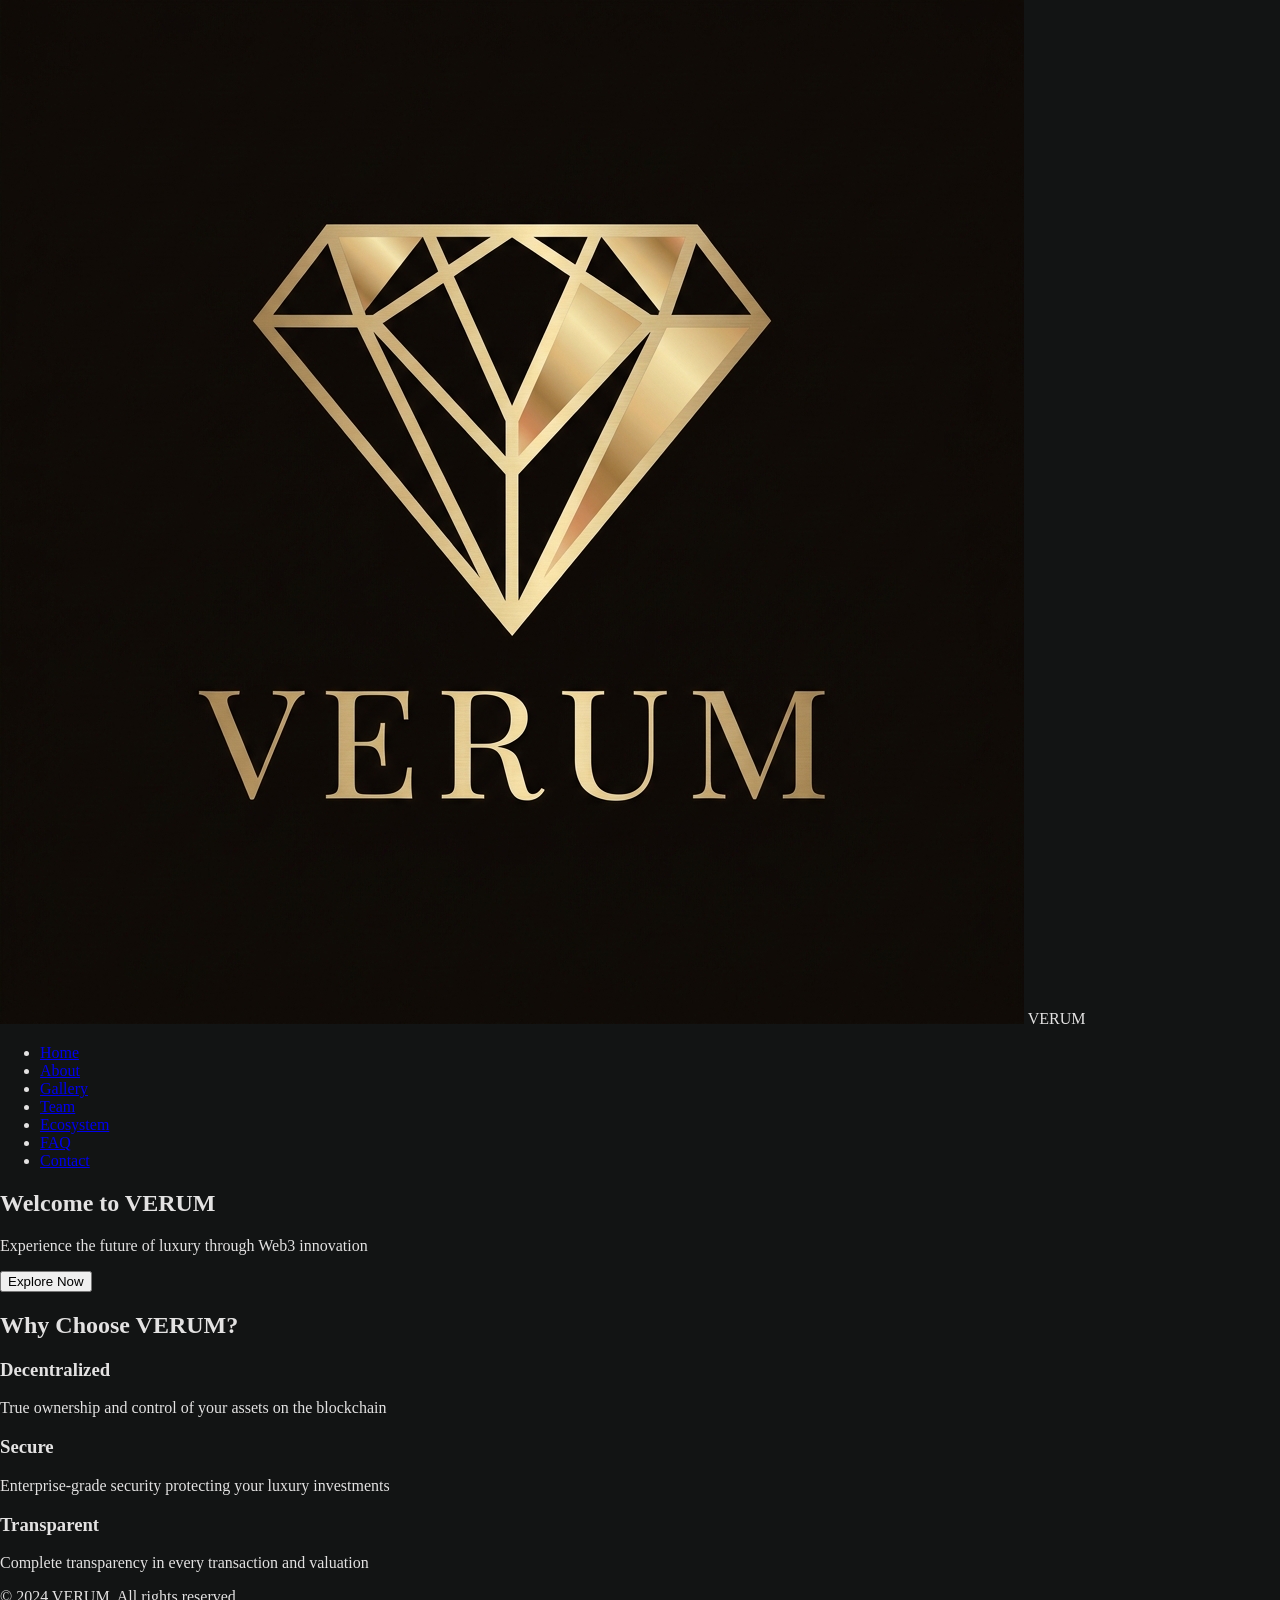
==== index.html @ d14cf981 "feat: fix cursor system, modularize JavaScript across all 7 pages, and add root index.html for GitHu" ====
<!DOCTYPE html>
<html lang="en">
<head>
    <meta charset="UTF-8">
    <meta name="viewport" content="width=device-width, initial-scale=1.0">
    <title>VERUM - Web3 Luxury Platform</title>
    <link rel="stylesheet" href="styles/shared.css">
    <link rel="stylesheet" href="styles/home.css">
</head>
<body>
    <!-- Navigation -->
    <nav class="navbar">
        <div class="container">
            <div class="nav-logo">
                <img src="assets/images/logo.png" alt="VERUM Logo" class="logo-img">
                <span>VERUM</span>
            </div>
            <ul class="nav-menu">
                <li><a href="index.html" class="active">Home</a></li>
                <li><a href="pages/about/index.html">About</a></li>
                <li><a href="pages/gallery/index.html">Gallery</a></li>
                <li><a href="pages/executive-team/index.html">Team</a></li>
                <li><a href="pages/ecosystem/index.html">Ecosystem</a></li>
                <li><a href="pages/faq-reviews/index.html">FAQ</a></li>
                <li><a href="pages/contact/index.html">Contact</a></li>
            </ul>
            <div class="hamburger">
                <span></span>
                <span></span>
                <span></span>
            </div>
        </div>
    </nav>

    <!-- Hero Section -->
    <section class="hero">
        <div class="hero-content">
            <h1>Welcome to VERUM</h1>
            <p>Experience the future of luxury through Web3 innovation</p>
            <button class="cta-button">Explore Now</button>
        </div>
    </section>

    <!-- Features Section -->
    <section class="features">
        <div class="container">
            <h2>Why Choose VERUM?</h2>
            <div class="features-grid">
                <div class="feature-card">
                    <h3>Decentralized</h3>
                    <p>True ownership and control of your assets on the blockchain</p>
                </div>
                <div class="feature-card">
                    <h3>Secure</h3>
                    <p>Enterprise-grade security protecting your luxury investments</p>
                </div>
                <div class="feature-card">
                    <h3>Transparent</h3>
                    <p>Complete transparency in every transaction and valuation</p>
                </div>
            </div>
        </div>
    </section>

    <!-- Footer -->
    <footer class="footer">
        <div class="container">
            <p>&copy; 2024 VERUM. All rights reserved.</p>
        </div>
    </footer>

    <!-- Custom cursor -->
    <div class="custom-cursor"></div>

    <!-- Scripts -->
    <script src="js/init.js"></script>
    <script src="js/modules/cursor.js"></script>
    <script src="js/modules/theme.js"></script>
    <script src="js/modules/mobile-nav.js"></script>
    <script src="js/modules/page-features.js"></script>
</body>
</html>
---- styles/shared.css ----
/* ==========================================================================
   VERUM LUXURY WEB3 — Shared Styles
   ========================================================================== */

/* --------------------------------------------------------------------------
   1. BASE RESET
   -------------------------------------------------------------------------- */
@layer base {
    html, body {
        margin: 0;
        padding: 0;
        cursor: none;
    }
    body {
        overscroll-behavior: none;
        background-color: #121414;
        overflow-x: hidden;
    }
    main > :first-child { margin-top: 0 !important; }
    main > :last-child  { margin-bottom: 0 !important; }
}

::-webkit-scrollbar { display: none; }

/* --------------------------------------------------------------------------
   2. LIGHT / DARK THEME TOKENS
   -------------------------------------------------------------------------- */
:root {
    --bg:               #121414;
    --surface:          #1e2020;
    --surface-low:      #1a1c1c;
    --on-surface:       #e3e2e2;
    --on-surface-var:   #d0c4bf;
    --outline-var:      rgba(77,69,65,0.4);
    --gold:             #e9c349;
    --nav-bg:           rgba(18,20,20,0.85);
    --footer-bg:        #111313;
}

html.light, html:not(.dark) {
    --bg:               #f8f6f2;
    --surface:          #ffffff;
    --surface-low:      #f0ede8;
    --on-surface:       #1a1a1a;
    --on-surface-var:   #5a5550;
    --outline-var:      rgba(180,165,150,0.4);
    --gold:             #b8920c;
    --nav-bg:           rgba(255,255,255,0.88);
    --footer-bg:        #ece9e3;
}

/* Apply token-driven colours to elements that Tailwind doesn't cover */
body {
    background-color: var(--bg);
    color: var(--on-surface);
    transition: background-color 0.35s ease, color 0.35s ease;
}

/* --------------------------------------------------------------------------
   3. CUSTOM CURSORS
   -------------------------------------------------------------------------- */

/* Hide default cursor */
* {
    cursor: none !important;
}

/* Cursor dot - center point */
.cursor-dot {
    position: fixed;
    width: 8px;
    height: 8px;
    background: radial-gradient(circle at 30% 30%, rgba(233,195,73,1), rgba(233,195,73,0.8));
    border-radius: 50%;
    pointer-events: none;
    z-index: 10002;
    box-shadow: 0 0 6px rgba(233,195,73,0.6);
    will-change: transform;
    transform: translate(-50%, -50%);
}

/* Cursor ring - outer circle */
.cursor-ring {
    position: fixed;
    width: 40px;
    height: 40px;
    border: 2px solid rgba(233,195,73,0.6);
    border-radius: 50%;
    pointer-events: none;
    z-index: 10001;
    will-change: transform;
    transform: translate(-50%, -50%);
    transition: border-color 0.3s ease, box-shadow 0.3s ease, width 0.3s ease, height 0.3s ease;
}

/* Cursor ring on hover */
.cursor-ring.active {
    width: 60px;
    height: 60px;
    border-color: var(--gold);
    box-shadow: 0 0 15px rgba(233,195,73,0.5), inset 0 0 15px rgba(233,195,73,0.2);
}

/* --------------------------------------------------------------------------
   4. NAVIGATION
   -------------------------------------------------------------------------- */
.nav-container { perspective: 1000px; }

.tilt-nav {
    transition: transform 0.5s cubic-bezier(0.22,1,0.36,1);
    transform-style: preserve-3d;
}
.tilt-nav:hover { transform: rotateX(4deg) rotateY(-1.5deg); }

/* Glass nav pill */
.nav-pill {
    background: var(--nav-bg);
    backdrop-filter: blur(20px);
    -webkit-backdrop-filter: blur(20px);
    border: 1px solid var(--outline-var);
    border-radius: 0.75rem;
    box-shadow: 0 8px 32px rgba(0,0,0,0.35);
    transition: background 0.35s ease, border-color 0.35s ease;
}

/* Nav links */
.nav-link {
    font-size: 11px;
    font-weight: 600;
    letter-spacing: 0.12em;
    text-transform: uppercase;
    color: var(--on-surface-var);
    text-decoration: none;
    padding: 0.25rem 0;
    position: relative;
    transition: color 0.2s ease;
}
.nav-link::after {
    content: '';
    position: absolute;
    bottom: -2px;
    left: 0;
    width: 0;
    height: 1.5px;
    background: var(--gold);
    transition: width 0.3s cubic-bezier(0.22,1,0.36,1);
}
.nav-link:hover { color: var(--gold); }
.nav-link:hover::after { width: 100%; }
.nav-link.active {
    color: var(--gold);
    font-weight: 700;
}
.nav-link.active::after { width: 100%; }

/* Hamburger button */
.hamburger-btn {
    display: flex;
    flex-direction: column;
    justify-content: center;
    align-items: center;
    width: 36px;
    height: 36px;
    gap: 5px;
    cursor: pointer;
    background: transparent;
    border: none;
    padding: 0;
}
.hamburger-btn span {
    display: block;
    width: 22px;
    height: 1.5px;
    background: var(--on-surface-var);
    border-radius: 2px;
    transition: transform 0.35s cubic-bezier(0.22,1,0.36,1),
                opacity 0.25s ease,
                background 0.25s;
}
.hamburger-btn.open span:nth-child(1) { transform: translateY(6.5px) rotate(45deg); background: var(--gold); }
.hamburger-btn.open span:nth-child(2) { opacity: 0; }
.hamburger-btn.open span:nth-child(3) { transform: translateY(-6.5px) rotate(-45deg); background: var(--gold); }

/* Mobile drawer */
.mobile-nav-drawer {
    position: fixed;
    top: 0;
    left: 0;
    right: 0;
    bottom: 0;
    z-index: 40;
    background: rgba(12,13,13,0.97);
    backdrop-filter: blur(24px);
    -webkit-backdrop-filter: blur(24px);
    display: flex;
    flex-direction: column;
    justify-content: center;
    align-items: center;
    gap: 2.5rem;
    transform: translateX(100%);
    transition: transform 0.45s cubic-bezier(0.22,1,0.36,1);
    padding: 2rem;
}
html.light .mobile-nav-drawer {
    background: rgba(240,238,234,0.97);
}
.mobile-nav-drawer.open { transform: translateX(0); }
.mobile-nav-drawer a {
    font-size: 2rem;
    font-weight: 700;
    letter-spacing: 0.08em;
    text-transform: uppercase;
    color: var(--on-surface-var);
    text-decoration: none;
    transition: color 0.2s, transform 0.2s;
    font-family: 'Playfair Display', serif;
}
.mobile-nav-drawer a:hover,
.mobile-nav-drawer a.active { color: var(--gold); transform: translateX(8px); }

/* --------------------------------------------------------------------------
   5. GLASS CARD
   -------------------------------------------------------------------------- */
.glass-card {
    backdrop-filter: blur(16px);
    -webkit-backdrop-filter: blur(16px);
    background: rgba(255,255,255,0.05);
    border: 1px solid rgba(255,255,255,0.1);
    transition: background 0.35s, border-color 0.35s;
}
html.light .glass-card {
    background: rgba(255,255,255,0.6);
    border-color: rgba(0,0,0,0.08);
}

/* --------------------------------------------------------------------------
   6. BUTTON / LINK PRESSED STATE
   -------------------------------------------------------------------------- */
button:active,
a:active,
.btn-active:active {
    transform: scale(0.95);
    filter: brightness(0.9);
    transition: transform 0.1s ease;
}

/* --------------------------------------------------------------------------
   7. FOOTER
   -------------------------------------------------------------------------- */
.site-footer {
    background: var(--footer-bg);
    border-top: 1px solid var(--outline-var);
    padding: 4rem 0 2.5rem;
    position: relative;
    z-index: 10;
    transition: background 0.35s ease;
}
.footer-grid {
    display: grid;
    grid-template-columns: 1fr;
    gap: 3rem;
    max-width: 1280px;
    margin: 0 auto;
    padding: 0 1.25rem;
}
@media (min-width: 640px) {
    .footer-grid { padding: 0 2rem; }
}
@media (min-width: 1024px) {
    .footer-grid {
        grid-template-columns: 1.5fr 1fr 1fr;
        padding: 0 5rem;
    }
}

.footer-brand-desc {
    font-size: 0.9rem;
    line-height: 1.7;
    color: var(--on-surface-var);
    max-width: 26ch;
    margin-top: 0.75rem;
}

.footer-heading {
    font-size: 10px;
    font-weight: 700;
    letter-spacing: 0.18em;
    text-transform: uppercase;
    color: var(--gold);
    margin-bottom: 1.25rem;
}

.footer-nav-links {
    display: flex;
    flex-direction: column;
    gap: 0.65rem;
}
.footer-nav-links a {
    font-size: 0.85rem;
    color: var(--on-surface-var);
    text-decoration: none;
    transition: color 0.2s, transform 0.2s;
    display: inline-block;
}
.footer-nav-links a:hover {
    color: var(--gold);
    transform: translateX(4px);
}

.footer-email-form {
    display: flex;
    align-items: center;
    border-bottom: 1px solid rgba(233,195,73,0.3);
    padding-bottom: 0.5rem;
    gap: 0.5rem;
    margin-top: 0;
}
.footer-email-form input {
    background: transparent;
    border: none;
    outline: none;
    flex: 1;
    font-size: 0.78rem;
    letter-spacing: 0.07em;
    color: var(--on-surface);
    font-family: 'Inter', monospace;
    transition: color 0.35s;
}
.footer-email-form input::placeholder { color: var(--on-surface-var); opacity: 0.6; }
.footer-email-form button {
    color: var(--gold);
    background: transparent;
    border: none;
    cursor: none;
    padding: 0;
    display: flex;
    align-items: center;
    transition: transform 0.2s;
}
.footer-email-form button:hover { transform: translateX(4px); }

.footer-social-icons {
    display: flex;
    gap: 1rem;
    margin-top: 0.5rem;
}
.footer-social-icons a {
    width: 38px;
    height: 38px;
    border-radius: 50%;
    border: 1px solid var(--outline-var);
    display: flex;
    align-items: center;
    justify-content: center;
    color: var(--on-surface-var);
    text-decoration: none;
    transition: color 0.2s, border-color 0.2s, box-shadow 0.2s, transform 0.2s;
}
.footer-social-icons a:hover {
    color: var(--gold);
    border-color: var(--gold);
    box-shadow: 0 0 12px rgba(233,195,73,0.35);
    transform: translateY(-3px);
}

.footer-bottom {
    margin-top: 3rem;
    padding-top: 1.5rem;
    border-top: 1px solid var(--outline-var);
    max-width: 1280px;
    margin-left: auto;
    margin-right: auto;
    padding-left: 1.25rem;
    padding-right: 1.25rem;
    display: flex;
    flex-direction: column;
    gap: 0.5rem;
    align-items: center;
    text-align: center;
}
@media (min-width: 640px) {
    .footer-bottom { padding-left: 2rem; padding-right: 2rem; }
}
@media (min-width: 1024px) {
    .footer-bottom {
        flex-direction: row;
        justify-content: space-between;
        padding-left: 5rem;
        padding-right: 5rem;
    }
}
.footer-bottom p {
    font-size: 10px;
    letter-spacing: 0.1em;
    text-transform: uppercase;
    color: var(--on-surface-var);
    opacity: 0.5;
    margin: 0;
}

/* --------------------------------------------------------------------------
   8. SHARED ANIMATIONS
   -------------------------------------------------------------------------- */
@keyframes floating {
    0%   { transform: translateY(0px); }
    50%  { transform: translateY(-15px); }
    100% { transform: translateY(0px); }
}
.animate-float { animation: floating 6s ease-in-out infinite; }

/* Theme transition for all colour-bearing elements */
*, *::before, *::after {
    transition-property: background-color, border-color, color, box-shadow;
    transition-duration: 0.35s;
    transition-timing-function: ease;
}
/* But don't slow down transforms */
.hard-3d, .hard-3d-card, .tilt-nav {
    transition-property: transform, width, height, background-color, border-color, box-shadow;
}
/* Cursor elements need instant positioning */
.cursor-dot, .cursor-outline, .custom-cursor {
    transition-property: width, height, background-color, border-color, box-shadow, top, left;
}
---- styles/home.css ----
/* ==========================================================================
   VERUM — Home Page Styles
   ========================================================================== */

/* Hard 3D card interactions */
.hard-3d {
    transition: transform 0.1s ease-out;
    transform-style: preserve-3d;
    will-change: transform;
}

/* Staggered flip-in entrance animations */
.flip-in {
    opacity: 0;
    transform: perspective(1000px) rotateX(-90deg);
    transition: opacity 0.8s cubic-bezier(0.175, 0.885, 0.32, 1.275),
                transform 0.8s cubic-bezier(0.175, 0.885, 0.32, 1.275);
    transform-origin: top center;
}
.flip-in.visible {
    opacity: 1;
    transform: perspective(1000px) rotateX(0deg);
}

/* Stagger delay utilities */
.delay-100 { transition-delay: 100ms; }
.delay-200 { transition-delay: 200ms; }
.delay-300 { transition-delay: 300ms; }
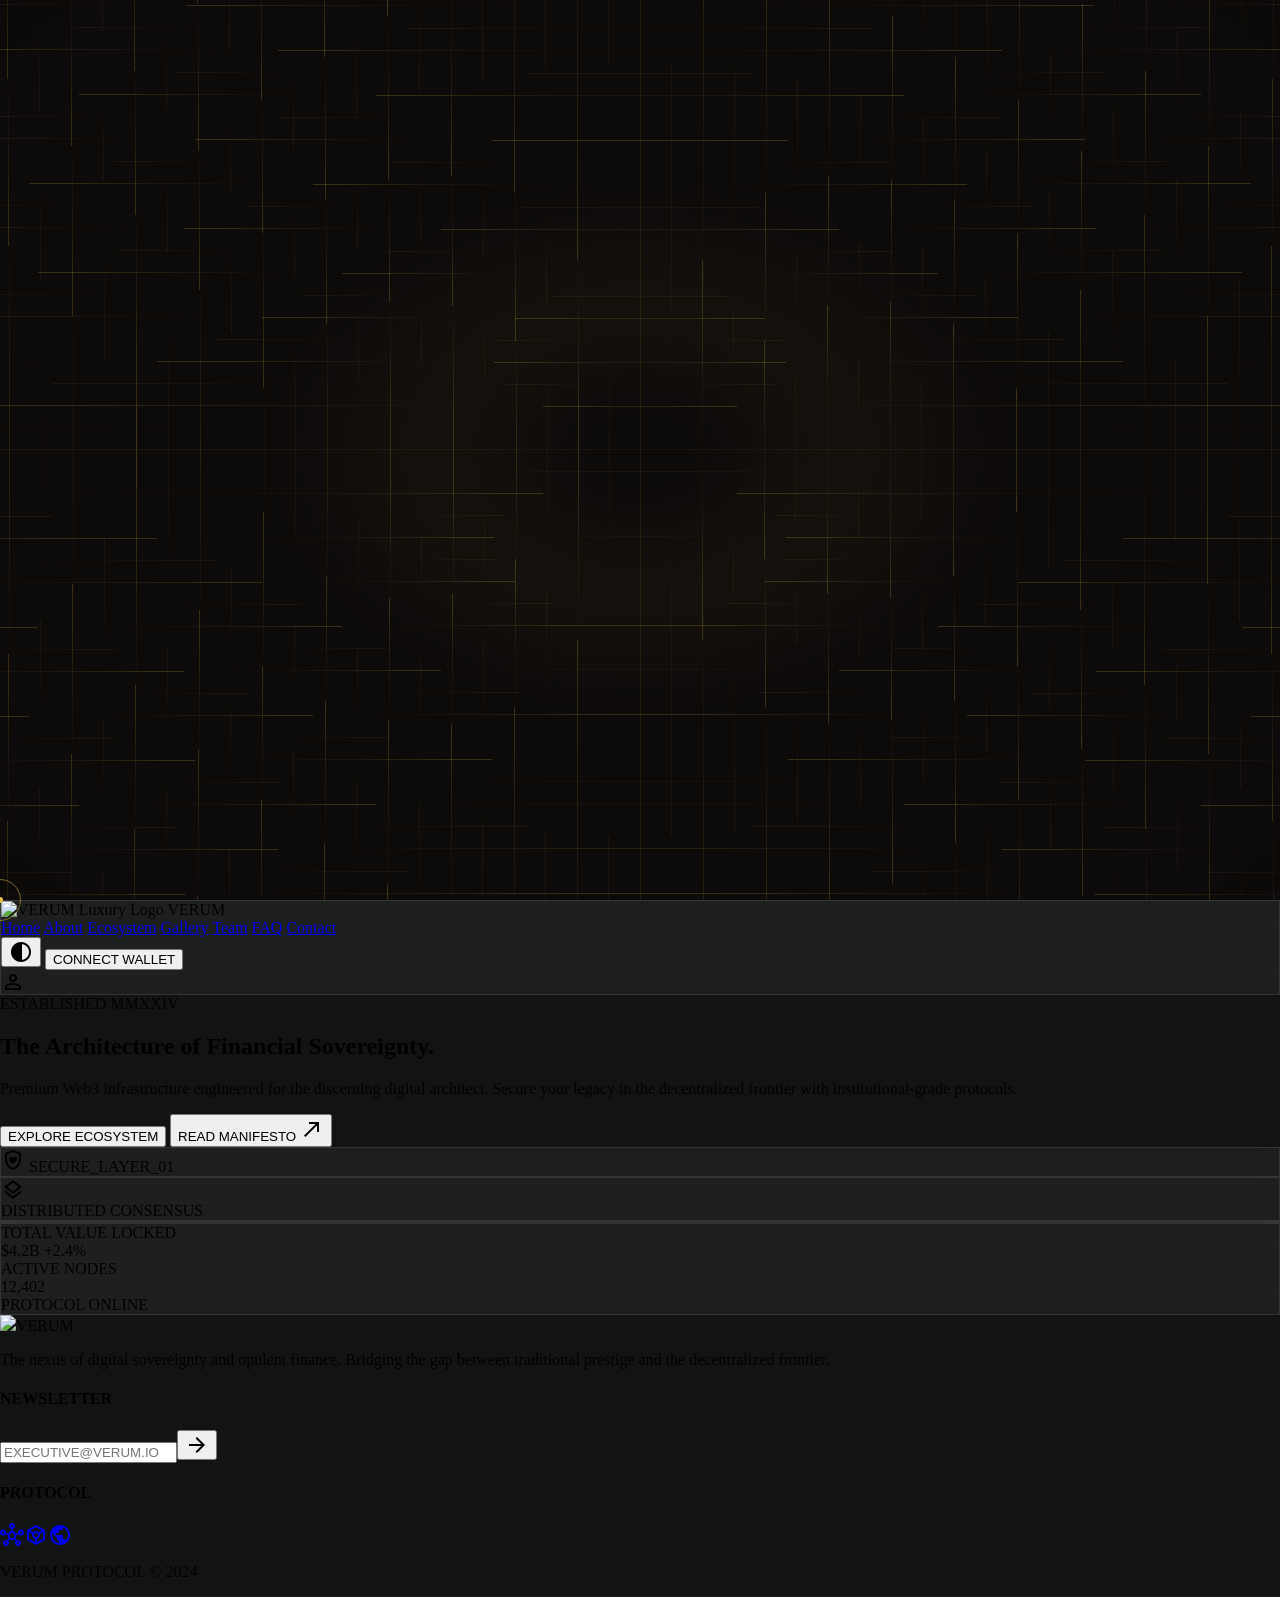
==== commit 13b697a3: "feat: fix cursor, modularize JS, and move home page to root for GitHub Pages" ====
--- a/index.html
+++ b/index.html
@@ -1,82 +1,394 @@
-<!DOCTYPE html>
-<html lang="en">
-<head>
-    <meta charset="UTF-8">
-    <meta name="viewport" content="width=device-width, initial-scale=1.0">
-    <title>VERUM - Web3 Luxury Platform</title>
-    <link rel="stylesheet" href="styles/shared.css">
-    <link rel="stylesheet" href="styles/home.css">
-</head>
-<body>
-    <!-- Navigation -->
-    <nav class="navbar">
-        <div class="container">
-            <div class="nav-logo">
-                <img src="assets/images/logo.png" alt="VERUM Logo" class="logo-img">
-                <span>VERUM</span>
-            </div>
-            <ul class="nav-menu">
-                <li><a href="index.html" class="active">Home</a></li>
-                <li><a href="pages/about/index.html">About</a></li>
-                <li><a href="pages/gallery/index.html">Gallery</a></li>
-                <li><a href="pages/executive-team/index.html">Team</a></li>
-                <li><a href="pages/ecosystem/index.html">Ecosystem</a></li>
-                <li><a href="pages/faq-reviews/index.html">FAQ</a></li>
-                <li><a href="pages/contact/index.html">Contact</a></li>
-            </ul>
-            <div class="hamburger">
-                <span></span>
-                <span></span>
-                <span></span>
-            </div>
-        </div>
-    </nav>
-
-    <!-- Hero Section -->
-    <section class="hero">
-        <div class="hero-content">
-            <h1>Welcome to VERUM</h1>
-            <p>Experience the future of luxury through Web3 innovation</p>
-            <button class="cta-button">Explore Now</button>
-        </div>
-    </section>
-
-    <!-- Features Section -->
-    <section class="features">
-        <div class="container">
-            <h2>Why Choose VERUM?</h2>
-            <div class="features-grid">
-                <div class="feature-card">
-                    <h3>Decentralized</h3>
-                    <p>True ownership and control of your assets on the blockchain</p>
-                </div>
-                <div class="feature-card">
-                    <h3>Secure</h3>
-                    <p>Enterprise-grade security protecting your luxury investments</p>
-                </div>
-                <div class="feature-card">
-                    <h3>Transparent</h3>
-                    <p>Complete transparency in every transaction and valuation</p>
-                </div>
-            </div>
-        </div>
-    </section>
-
-    <!-- Footer -->
-    <footer class="footer">
-        <div class="container">
-            <p>&copy; 2024 VERUM. All rights reserved.</p>
-        </div>
-    </footer>
-
-    <!-- Custom cursor -->
-    <div class="custom-cursor"></div>
-
-    <!-- Scripts -->
-    <script src="js/init.js"></script>
-    <script src="js/modules/cursor.js"></script>
-    <script src="js/modules/theme.js"></script>
-    <script src="js/modules/mobile-nav.js"></script>
-    <script src="js/modules/page-features.js"></script>
-</body>
-</html>
+<html class="dark" lang="en"><head><meta charset="utf-8"/><meta content="width=device-width, initial-scale=1.0" name="viewport"/><link href="https://fonts.googleapis.com/css2?family=Inter:wght@400;500;600;700&amp;family=Playfair+Display:wght@600;700&amp;display=swap" rel="stylesheet"/><link href="https://fonts.googleapis.com/css2?family=Material+Symbols+Outlined:opsz,wght,FILL,GRAD@24,400,0,0" rel="stylesheet"/>
+<link href="https://fonts.googleapis.com/css2?family=Material+Symbols+Outlined:wght,FILL@100..700,0..1&amp;display=swap" rel="stylesheet"/><style>@layer base{html,body{margin:0;padding:0;cursor:none;}body{overscroll-behavior:none;background-color:#121414;overflow-x:hidden;}main>:first-child{margin-top:0!important;}main>:last-child{margin-bottom:0!important;}}::-webkit-scrollbar{display:none;}
+/* Custom Multi-element Cursor */
+.cursor-dot {width:6px;height:6px;background-color:#e9c349;border-radius:50%;position:fixed;pointer-events:none;z-index:10000;transform:translate(-50%, -50%);transition:transform 0.05s linear;}
+.cursor-outline {width:40px;height:40px;border:1px solid rgba(233, 195, 73, 0.5);border-radius:50%;position:fixed;pointer-events:none;z-index:9999;transform:translate(-50%, -50%);transition:width 0.2s, height 0.2s, background-color 0.2s, box-shadow 0.2s; transition-timing-function: cubic-bezier(0.19, 1, 0.22, 1);}
+.cursor-hover .cursor-outline {width:60px;height:60px;background-color:rgba(233, 195, 73, 0.1);border-color:#e9c349;box-shadow:0 0 20px rgba(233, 195, 73, 0.4);}
+
+.nav-container{perspective:1000px;}.tilt-nav{transition:transform 0.5s cubic-bezier(0.22,1,0.36,1);transform-style:preserve-3d;}.tilt-nav:hover{transform:rotateX(5deg) rotateY(-2deg);}.glass-card{backdrop-filter:blur(12px);background:rgba(255,255,255,0.05);border:1px solid rgba(255,255,255,0.1);}
+
+/* Hard 3D Interactions */
+.hard-3d {
+    transition: transform 0.1s ease-out;
+    transform-style: preserve-3d;
+    will-change: transform;
+}
+
+/* Staggered Flip-in Animations */
+.flip-in {
+    opacity: 0;
+    transform: perspective(1000px) rotateX(-90deg);
+    transition: opacity 0.8s cubic-bezier(0.175, 0.885, 0.32, 1.275), transform 0.8s cubic-bezier(0.175, 0.885, 0.32, 1.275);
+    transform-origin: top center;
+}
+.flip-in.visible {
+    opacity: 1;
+    transform: perspective(1000px) rotateX(0deg);
+}
+
+.delay-100 { transition-delay: 100ms; }
+.delay-200 { transition-delay: 200ms; }
+.delay-300 { transition-delay: 300ms; }
+</style><script src="https://cdn.tailwindcss.com?plugins=forms,container-queries"></script><script id="tailwind-config">tailwind.config={darkMode:"class",theme:{extend:{"colors":{"error":"#ffb4ab","inverse-on-surface":"#2f3131","primary-fixed-dim":"#cbc5c3","tertiary-container":"#0e0b0a","outline":"#998f8a","primary-container":"#0d0b0a","inverse-primary":"#615d5c","on-primary":"#33302e","on-tertiary-fixed":"#1e1b1a","on-secondary":"#3c2f00","on-primary-fixed":"#1d1b1a","surface-container-highest":"#343535","inverse-surface":"#e3e2e2","secondary":"#e9c349","on-background":"#e3e2e2","surface-container-lowest":"#0d0e0f","surface-container":"#1e2020","on-error-container":"#ffdad6","on-surface-variant":"#d0c4bf","on-secondary-container":"#342800","outline-variant":"#4d4541","on-secondary-fixed-variant":"#574500","on-primary-container":"#7e7977","error-container":"#93000a","primary":"#cbc5c3","secondary-fixed":"#ffe088","on-tertiary-fixed-variant":"#4a4644","on-error":"#690005","on-tertiary":"#342f2e","primary-fixed":"#e8e1df","surface-dim":"#121414","tertiary":"#ccc5c3","tertiary-fixed-dim":"#ccc5c3","surface-container-low":"#1a1c1c","on-secondary-fixed":"#241a00","secondary-fixed-dim":"#e9c349","surface":"#121414","secondary-container":"#af8d11","on-primary-fixed-variant":"#494645","on-surface":"#e3e2e2","tertiary-fixed":"#e9e1de","surface-variant":"#343535","surface-container-high":"#292a2a","on-tertiary-container":"#7f7977","surface-tint":"#cbc5c3","surface-bright":"#38393a","background":"#121414"},"borderRadius":{"DEFAULT":"0.125rem","lg":"0.25rem","xl":"0.5rem","full":"0.75rem"},"spacing":{"container-max":"1440px","unit":"8px","margin-desktop":"80px","gutter":"24px","margin-mobile":"20px"},"fontFamily":{"data-mono":["Inter"],"body-lg":["Inter"],"label-caps":["Inter"],"headline-md":["Playfair Display"],"headline-lg":["Playfair Display"],"body-md":["Inter"],"headline-sm":["Playfair Display"],"headline-lg-mobile":["Playfair Display"]},"fontSize":{"data-mono":["14px",{"lineHeight":"1.0","letterSpacing":"0.05em","fontWeight":"500"}],"body-lg":["18px",{"lineHeight":"1.6","fontWeight":"400"}],"label-caps":["12px",{"lineHeight":"1.0","letterSpacing":"0.1em","fontWeight":"600"}],"headline-md":["32px",{"lineHeight":"1.3","fontWeight":"600"}],"headline-lg":["48px",{"lineHeight":"1.2","letterSpacing":"-0.02em","fontWeight":"700"}],"body-md":["16px",{"lineHeight":"1.6","fontWeight":"400"}],"headline-sm":["24px",{"lineHeight":"1.4","fontWeight":"600"}],"headline-lg-mobile":["32px",{"lineHeight":"1.2","fontWeight":"700"}]}}}}</script>
+<!-- WebGL Shader Component -->
+<script type="module">
+    class WebGLShaderElement extends HTMLElement {
+        connectedCallback() {
+            const src = this.getAttribute('src');
+            const canvas = document.createElement('canvas');
+            canvas.style.width = '100%';
+            canvas.style.height = '100%';
+            this.appendChild(canvas);
+            
+            const gl = canvas.getContext('webgl');
+            if (!gl) return;
+
+            // Basic setup for shader rendering
+            const vsSource = `
+                attribute vec4 aVertexPosition;
+                varying vec2 v_texCoord;
+                void main() {
+                    gl_Position = aVertexPosition;
+                    v_texCoord = aVertexPosition.xy * 0.5 + 0.5;
+                }
+            `;
+            const fsSource = src; // In a real scenario, fetch this or handle inline
+
+            // Mock compilation and rendering loop for visual representation
+            // Actual implementation would compile shaders and run requestAnimationFrame
+            canvas.style.backgroundColor = '#121414'; // Fallback
+        }
+    }
+    customElements.define('webgl-shader', WebGLShaderElement);
+</script>
+</head><body class="bg-background font-body-md text-on-surface overflow-x-hidden">
+<!-- STITCH_SHADER_START:ANIMATION_28 class="fixed inset-0 w-full h-full -z-10" -->
+<div class="fixed inset-0 w-full h-full -z-10" style="display:block;">
+<canvas id="shader-canvas-ANIMATION_28" style="display:block;width:100%;height:100%"></canvas>
+<script>
+(function() {
+  const canvas = document.getElementById('shader-canvas-ANIMATION_28');
+
+  // Sync the WebGL drawing-buffer size with the CSS-driven layout size.
+  // This fires on initial layout and whenever the element is resized.
+  function syncSize() {
+    const w = canvas.clientWidth  || 1280;
+    const h = canvas.clientHeight || 720;
+    if (canvas.width !== w || canvas.height !== h) {
+      canvas.width  = w;
+      canvas.height = h;
+    }
+  }
+  if (typeof ResizeObserver !== 'undefined') {
+    new ResizeObserver(syncSize).observe(canvas);
+  }
+  syncSize();
+
+  const gl = canvas.getContext('webgl') || canvas.getContext('experimental-webgl');
+  if (!gl) return;
+  const vs = `attribute vec2 a_position;
+varying vec2 v_texCoord;
+void main() {
+  v_texCoord = a_position * 0.5 + 0.5;
+  gl_Position = vec4(a_position, 0.0, 1.0);
+}`;
+  const fs = `precision highp float;
+varying vec2 v_texCoord;
+uniform float u_time;
+uniform vec2 u_resolution;
+uniform vec2 u_mouse;
+
+float grid(vec2 uv, float res) {
+    vec2 grid = fract(uv * res);
+    return smoothstep(0.02, 0.0, grid.x) + smoothstep(0.02, 0.0, grid.y);
+}
+
+void main() {
+    vec2 uv = v_texCoord;
+    vec2 mouse = u_mouse / u_resolution;
+    
+    // Hard 3D Geometric Grid
+    vec2 p = uv - 0.5;
+    p.x *= u_resolution.x / u_resolution.y;
+    
+    // Perspective distortion based on mouse
+    float dist = length(uv - mouse);
+    vec2 offset = (uv - mouse) * 0.05 / (1.0 + dist * 5.0);
+    vec2 distortedUV = uv + offset;
+    
+    float g1 = grid(distortedUV, 20.0);
+    float g2 = grid(distortedUV, 40.0) * 0.5;
+    
+    // Interaction ripple
+    float ripple = sin(dist * 20.0 - u_time * 2.0) * 0.5 + 0.5;
+    ripple *= smoothstep(0.5, 0.0, dist);
+    
+    vec3 baseColor = vec3(0.05, 0.04, 0.04); // Deep Mahogany
+    vec3 accentColor = vec3(0.83, 0.69, 0.22); // Gold
+    
+    float intensity = (g1 + g2) * 0.15 + (ripple * 0.05);
+    vec3 finalColor = mix(baseColor, accentColor, intensity);
+    
+    // Vignette
+    finalColor *= smoothstep(1.5, 0.5, length(uv - 0.5));
+
+    gl_FragColor = vec4(finalColor, 1.0);
+}`;
+  function cs(type, src) {
+    const s = gl.createShader(type);
+    gl.shaderSource(s, src);
+    gl.compileShader(s);
+    return s;
+  }
+  const prog = gl.createProgram();
+  gl.attachShader(prog, cs(gl.VERTEX_SHADER, vs));
+  gl.attachShader(prog, cs(gl.FRAGMENT_SHADER, fs));
+  gl.linkProgram(prog);
+  gl.useProgram(prog);
+  const buf = gl.createBuffer();
+  gl.bindBuffer(gl.ARRAY_BUFFER, buf);
+  gl.bufferData(gl.ARRAY_BUFFER, new Float32Array([-1,-1, 1,-1, -1,1, 1,1]), gl.STATIC_DRAW);
+  const pos = gl.getAttribLocation(prog, 'a_position');
+  gl.enableVertexAttribArray(pos);
+  gl.vertexAttribPointer(pos, 2, gl.FLOAT, false, 0, 0);
+  const uTime = gl.getUniformLocation(prog, 'u_time');
+  const uRes = gl.getUniformLocation(prog, 'u_resolution');
+  const uMouse = gl.getUniformLocation(prog, 'u_mouse');
+
+  // u_mouse is in pixel coordinates matching u_resolution (ShaderToy convention).
+  // Shaders that need normalized coords should use: u_mouse / u_resolution.
+  let mouse = { x: canvas.width / 2, y: canvas.height / 2 };
+  window.addEventListener('mousemove', (event) => {
+    const rect = canvas.getBoundingClientRect();
+    if (rect.width && rect.height) {
+      const nx = (event.clientX - rect.left) / rect.width;
+      const ny = 1.0 - (event.clientY - rect.top) / rect.height;
+      mouse.x = nx * canvas.width;
+      mouse.y = ny * canvas.height;
+    }
+  });
+
+  function render(t) {
+    if (typeof ResizeObserver === 'undefined') syncSize();
+    gl.viewport(0, 0, canvas.width, canvas.height);
+    if (uTime) gl.uniform1f(uTime, t * 0.001);
+    if (uRes) gl.uniform2f(uRes, canvas.width, canvas.height);
+    if (uMouse) gl.uniform2f(uMouse, mouse.x, mouse.y);
+    gl.drawArrays(gl.TRIANGLE_STRIP, 0, 4);
+    requestAnimationFrame(render);
+  }
+  render(0);
+})();
+</script>
+</div>
+<!-- STITCH_SHADER_END:ANIMATION_28 -->
+<div class="cursor-dot hidden lg:block" id="cursor-dot"></div>
+<div class="cursor-outline hidden lg:block" id="cursor-outline"></div>
+<header class="fixed top-0 w-full z-50 nav-container flip-in visible">
+<div class="tilt-nav mx-auto mt-4 px-4 sm:px-8 w-full max-w-7xl">
+<div class="h-16 glass-card rounded-xl px-4 sm:px-8 flex items-center justify-between shadow-2xl">
+<div class="flex items-center gap-4 interactive-target">
+<img alt="VERUM Luxury Logo" class="h-8 w-auto object-contain rounded-sm" src="https://lh3.googleusercontent.com/aida-public/[base64]"/>
+<span class="font-headline-sm text-secondary tracking-widest uppercase hidden sm:block">VERUM</span>
+</div>
+<nav class="hidden lg:flex items-center gap-6" data-active-classes="text-secondary font-semibold">
+<a aria-current="page" class="transition-all uppercase text-secondary font-semibold interactive-target" href="index.html">Home</a>
+<a class="text-label-caps text-on-surface-variant hover:text-secondary transition-all uppercase interactive-target" href="pages/about/index.html">About</a>
+<a class="text-label-caps text-on-surface-variant hover:text-secondary transition-all uppercase interactive-target" href="pages/ecosystem/index.html">Ecosystem</a>
+<a class="text-label-caps text-on-surface-variant hover:text-secondary transition-all uppercase interactive-target" href="pages/gallery/index.html">Gallery</a>
+<a class="text-label-caps text-on-surface-variant hover:text-secondary transition-all uppercase interactive-target" href="pages/executive-team/index.html">Team</a>
+<a class="text-label-caps text-on-surface-variant hover:text-secondary transition-all uppercase interactive-target" href="pages/faq-reviews/index.html">FAQ</a>
+<a class="text-label-caps text-on-surface-variant hover:text-secondary transition-all uppercase interactive-target" href="pages/contact/index.html">Contact</a>
+</nav>
+<div class="flex items-center gap-4 sm:gap-6">
+<button class="flex items-center text-on-surface-variant hover:text-secondary transition-colors interactive-target" onclick="document.documentElement.classList.toggle('dark')"><span class="material-symbols-outlined">contrast</span></button>
+<button class="hidden sm:block px-6 py-2 border border-secondary text-secondary font-label-caps hover:bg-secondary hover:text-on-secondary hover:shadow-[0_0_20px_rgba(233,195,73,0.5)] transition-all rounded-full interactive-target">CONNECT WALLET</button>
+<div class="w-8 h-8 rounded-full bg-primary flex items-center justify-center interactive-target cursor-pointer hover:bg-secondary transition-colors"><span class="material-symbols-outlined text-on-primary text-[18px]">person</span></div>
+</div>
+</div>
+</div>
+</header>
+<main class="pt-24 min-h-screen flex flex-col w-full relative">
+<div class="flex flex-col w-full flex-grow relative">
+<!-- Hero Canvas -->
+<section class="relative w-full min-h-[calc(100vh-6rem)] flex flex-col justify-center overflow-hidden">
+<div class="w-full px-4 sm:px-8 lg:px-margin-desktop max-w-7xl mx-auto grid grid-cols-1 lg:grid-cols-12 gap-gutter relative z-10">
+<!-- Left Content Column -->
+<div class="col-span-1 lg:col-span-7 flex flex-col justify-center space-y-8 lg:space-y-12 py-12 lg:py-0">
+<div class="space-y-6 flip-in delay-100">
+<div class="flex items-center gap-4">
+<div class="h-[1px] w-12 bg-secondary"></div>
+<span class="font-data-mono text-label-caps text-secondary tracking-[0.3em]">ESTABLISHED MMXXIV</span>
+</div>
+<h1 class="font-headline-lg-mobile lg:font-headline-lg text-on-surface max-w-2xl leading-[1.1] [text-wrap:balance]">
+                        The Architecture of <span class="text-secondary italic">Financial Sovereignty.</span>
+</h1>
+<p class="font-body-md lg:font-body-lg text-on-surface-variant max-w-lg">
+                        Premium Web3 infrastructure engineered for the discerning digital architect. Secure your legacy in the decentralized frontier with institutional-grade protocols.
+                    </p>
+</div>
+<div class="flex flex-col sm:flex-row gap-6 items-start sm:items-center flip-in delay-200">
+<button class="hard-3d interactive-target group relative px-8 sm:px-10 py-4 sm:py-5 bg-secondary overflow-hidden rounded-full transition-all hover:shadow-[0_0_40px_rgba(233,195,73,0.6)] w-full sm:w-auto text-center">
+<div class="absolute inset-0 bg-gradient-to-tr from-white/20 to-transparent opacity-0 group-hover:opacity-100 transition-opacity"></div>
+<span class="relative font-label-caps text-on-secondary text-sm tracking-widest">EXPLORE ECOSYSTEM</span>
+</button>
+<button class="hard-3d interactive-target px-8 sm:px-10 py-4 sm:py-5 border border-outline-variant hover:border-secondary hover:text-secondary hover:shadow-[0_0_20px_rgba(233,195,73,0.3)] transition-all rounded-full font-label-caps text-sm tracking-widest group flex items-center justify-center gap-3 w-full sm:w-auto">
+                        READ MANIFESTO
+                        <span class="material-symbols-outlined text-sm group-hover:translate-x-1 group-hover:-translate-y-1 transition-transform">north_east</span>
+</button>
+</div>
+</div>
+<!-- Right Visual Column (Floating Glass Layers) -->
+<div class="col-span-1 lg:col-span-5 relative min-h-[400px] lg:min-h-[500px] perspective-1000 hidden md:block flip-in delay-300" id="parallax-container">
+<!-- Layer 3: Top/Front -->
+<div class="absolute top-[10%] lg:top-[15%] left-[5%] lg:left-[10%] w-56 lg:w-72 h-80 lg:h-96 glass-card rounded-2xl p-6 transform rotate-[-8deg] translate-z-20 transition-transform duration-700 ease-out parallax-layer" data-speed="0.05">
+<div class="w-full h-full border border-secondary/20 rounded-xl flex flex-col justify-between p-4 bg-gradient-to-br from-white/5 to-transparent">
+<div class="flex justify-between items-start">
+<span class="material-symbols-outlined text-secondary text-2xl lg:text-3xl">shield_with_heart</span>
+<span class="font-data-mono text-[10px] text-on-surface-variant">SECURE_LAYER_01</span>
+</div>
+<div class="space-y-2">
+<div class="h-1 w-1/2 bg-secondary/30 rounded-full"></div>
+<div class="h-1 w-full bg-outline-variant/20 rounded-full"></div>
+<div class="h-1 w-3/4 bg-outline-variant/20 rounded-full"></div>
+</div>
+</div>
+</div>
+<!-- Layer 2: Middle -->
+<div class="absolute top-[20%] lg:top-[25%] left-[25%] lg:left-[30%] w-56 lg:w-72 h-80 lg:h-96 glass-card rounded-2xl p-6 transform rotate-[5deg] translate-z-10 transition-transform duration-700 ease-out parallax-layer" data-speed="0.03">
+<div class="w-full h-full border border-white/10 rounded-xl flex flex-col justify-center items-center space-y-4">
+<div class="relative">
+<div class="absolute inset-0 bg-secondary/20 blur-xl rounded-full animate-pulse"></div>
+<span class="material-symbols-outlined text-secondary text-4xl lg:text-5xl relative z-10">layers</span>
+</div>
+<span class="font-label-caps text-[10px] tracking-widest opacity-60">DISTRIBUTED CONSENSUS</span>
+</div>
+</div>
+<!-- Layer 1: Back -->
+<div class="absolute top-[30%] lg:top-[35%] left-[15%] lg:left-[20%] w-56 lg:w-72 h-80 lg:h-96 glass-card rounded-2xl p-6 transform rotate-[12deg] transition-transform duration-700 ease-out parallax-layer" data-speed="0.01">
+<div class="w-full h-full border border-white/5 rounded-xl opacity-40">
+<div class="grid grid-cols-4 gap-2 p-4">
+<div class="aspect-square bg-white/10 rounded-sm"></div>
+<div class="aspect-square bg-white/10 rounded-sm"></div>
+<div class="aspect-square bg-white/10 rounded-sm"></div>
+<div class="aspect-square bg-white/10 rounded-sm"></div>
+</div>
+</div>
+</div>
+</div>
+</div>
+<!-- Bottom Stats Bar -->
+<div class="absolute bottom-8 lg:bottom-12 left-4 sm:left-8 lg:left-margin-desktop z-20 right-4 sm:right-auto flip-in delay-200">
+<div class="hard-3d glass-card p-1 rounded-full flex flex-col sm:flex-row items-center gap-1 shadow-2xl border border-white/5">
+<div class="bg-surface-container-high px-6 sm:px-8 py-3 sm:py-4 rounded-full flex flex-row items-center gap-4 sm:gap-8 w-full sm:w-auto justify-between">
+<div class="flex flex-col">
+<span class="text-label-caps text-on-surface-variant opacity-50 scale-75 origin-left whitespace-nowrap">TOTAL VALUE LOCKED</span>
+<div class="flex items-baseline gap-2">
+<span class="font-headline-sm text-secondary text-lg sm:text-2xl">$4.2B</span>
+<span class="font-data-mono text-[10px] text-green-400">+2.4%</span>
+</div>
+</div>
+<div class="w-[1px] h-8 bg-outline-variant/30 hidden sm:block"></div>
+<div class="flex flex-col">
+<span class="text-label-caps text-on-surface-variant opacity-50 scale-75 origin-left whitespace-nowrap">ACTIVE NODES</span>
+<div class="flex items-center gap-3">
+<span class="font-headline-sm text-on-surface text-lg sm:text-2xl">12,402</span>
+<div class="flex gap-1">
+<div class="w-1 h-1 rounded-full bg-secondary animate-bounce" style="animation-delay: 0s"></div>
+<div class="w-1 h-1 rounded-full bg-secondary animate-bounce" style="animation-delay: 0.2s"></div>
+<div class="w-1 h-1 rounded-full bg-secondary animate-bounce" style="animation-delay: 0.4s"></div>
+</div>
+</div>
+</div>
+</div>
+<div class="px-6 py-2 sm:py-0 flex items-center gap-3 w-full sm:w-auto justify-center">
+<span class="relative flex h-3 w-3">
+<span class="animate-ping absolute inline-flex h-full w-full rounded-full bg-secondary opacity-75"></span>
+<span class="relative inline-flex rounded-full h-3 w-3 bg-secondary"></span>
+</span>
+<span class="font-data-mono text-[10px] tracking-tighter text-secondary whitespace-nowrap">PROTOCOL ONLINE</span>
+</div>
+</div>
+</div>
+</section>
+</div></main>
+<footer class="bg-surface-container-low border-t border-outline-variant/10 py-12 lg:py-16 relative z-10 flip-in"><div class="max-w-7xl mx-auto px-4 sm:px-8 lg:px-margin-desktop grid grid-cols-1 md:grid-cols-3 gap-12"><div class="space-y-6"><div class="flex items-center gap-3"><img class="h-6 w-auto object-contain rounded-sm opacity-80" src="https://lh3.googleusercontent.com/aida-public/[base64]"/><span class="font-headline-sm text-on-surface">VERUM</span></div><p class="text-body-md text-on-surface-variant max-w-xs">The nexus of digital sovereignty and opulent finance. Bridging the gap between traditional prestige and the decentralized frontier.</p></div><div class="space-y-6"><h4 class="text-label-caps text-secondary">NEWSLETTER</h4><div class="flex border-b border-secondary/30 pb-2"><input class="bg-transparent w-full text-on-surface outline-none font-data-mono text-xs focus:border-secondary transition-colors" placeholder="EXECUTIVE@VERUM.IO" type="email"/><button class="text-secondary hover:translate-x-1 transition-transform interactive-target"><span class="material-symbols-outlined">arrow_forward</span></button></div></div><div class="space-y-6 md:text-right flex flex-col md:items-end"><h4 class="text-label-caps text-secondary">PROTOCOL</h4><div class="flex gap-6"><a class="text-on-surface-variant hover:text-secondary hover:shadow-[0_0_10px_rgba(233,195,73,0.5)] transition-all rounded-full interactive-target" href="#"><span class="material-symbols-outlined">hub</span></a><a class="text-on-surface-variant hover:text-secondary hover:shadow-[0_0_10px_rgba(233,195,73,0.5)] transition-all rounded-full interactive-target" href="#"><span class="material-symbols-outlined">token</span></a><a class="text-on-surface-variant hover:text-secondary hover:shadow-[0_0_10px_rgba(233,195,73,0.5)] transition-all rounded-full interactive-target" href="#"><span class="material-symbols-outlined">public</span></a></div><p class="text-label-caps text-on-surface-variant opacity-50">VERUM PROTOCOL © 2024</p></div></div></footer>
+<script>
+    // Custom Cursor Logic
+    const cursorDot = document.getElementById('cursor-dot');
+    const cursorOutline = document.getElementById('cursor-outline');
+    const interactiveTargets = document.querySelectorAll('.interactive-target, a, button, input');
+
+    document.addEventListener('mousemove', (e) => {
+        cursorDot.style.transform = `translate(${e.clientX}px, ${e.clientY}px)`;
+        cursorOutline.style.left = `${e.clientX}px`;
+        cursorOutline.style.top = `${e.clientY}px`;
+    });
+
+    interactiveTargets.forEach(target => {
+        target.addEventListener('mouseenter', () => {
+            document.body.classList.add('cursor-hover');
+        });
+        target.addEventListener('mouseleave', () => {
+            document.body.classList.remove('cursor-hover');
+        });
+    });
+
+    // Hard 3D Effect for elements with .hard-3d class
+    const hard3DElements = document.querySelectorAll('.hard-3d');
+    
+    document.addEventListener('mousemove', (e) => {
+        const xAxis = (window.innerWidth / 2 - e.pageX) / 25;
+        const yAxis = (window.innerHeight / 2 - e.pageY) / 25;
+        
+        hard3DElements.forEach(el => {
+            el.style.transform = `perspective(1000px) rotateY(${xAxis}deg) rotateX(${yAxis}deg) scale(1.02)`;
+        });
+    });
+    
+    // Reset Hard 3D on mouse leave
+    document.addEventListener('mouseleave', () => {
+        hard3DElements.forEach(el => {
+            el.style.transform = `perspective(1000px) rotateY(0deg) rotateX(0deg) scale(1)`;
+        });
+    });
+
+    // Intersection Observer for flip-in animations
+    const observerOptions = {
+        root: null,
+        rootMargin: '0px',
+        threshold: 0.1
+    };
+
+    const observer = new IntersectionObserver((entries, observer) => {
+        entries.forEach(entry => {
+            if (entry.isIntersecting) {
+                entry.target.classList.add('visible');
+                observer.unobserve(entry.target);
+            }
+        });
+    }, observerOptions);
+
+    document.querySelectorAll('.flip-in').forEach((el) => {
+        observer.observe(el);
+    });
+
+    // Original Parallax logic for background layers
+    document.addEventListener('mousemove', (e) => {
+        const container = document.getElementById('parallax-container');
+        if(!container) return;
+        const layers = document.querySelectorAll('.parallax-layer');
+        
+        const mouseX = (e.clientX / window.innerWidth) - 0.5;
+        const mouseY = (e.clientY / window.innerHeight) - 0.5;
+
+        layers.forEach(layer => {
+            const speed = layer.getAttribute('data-speed');
+            const x = mouseX * speed * 1000;
+            const y = mouseY * speed * 1000;
+            const rotation = layer.classList.contains('rotate-[-8deg]') ? -8 : (layer.classList.contains('rotate-[5deg]') ? 5 : 12);
+            
+            layer.style.transform = `translate(${x}px, ${y}px) rotate(${rotation + (mouseX * 5)}deg)`;
+        });
+    });
+</script></body></html>
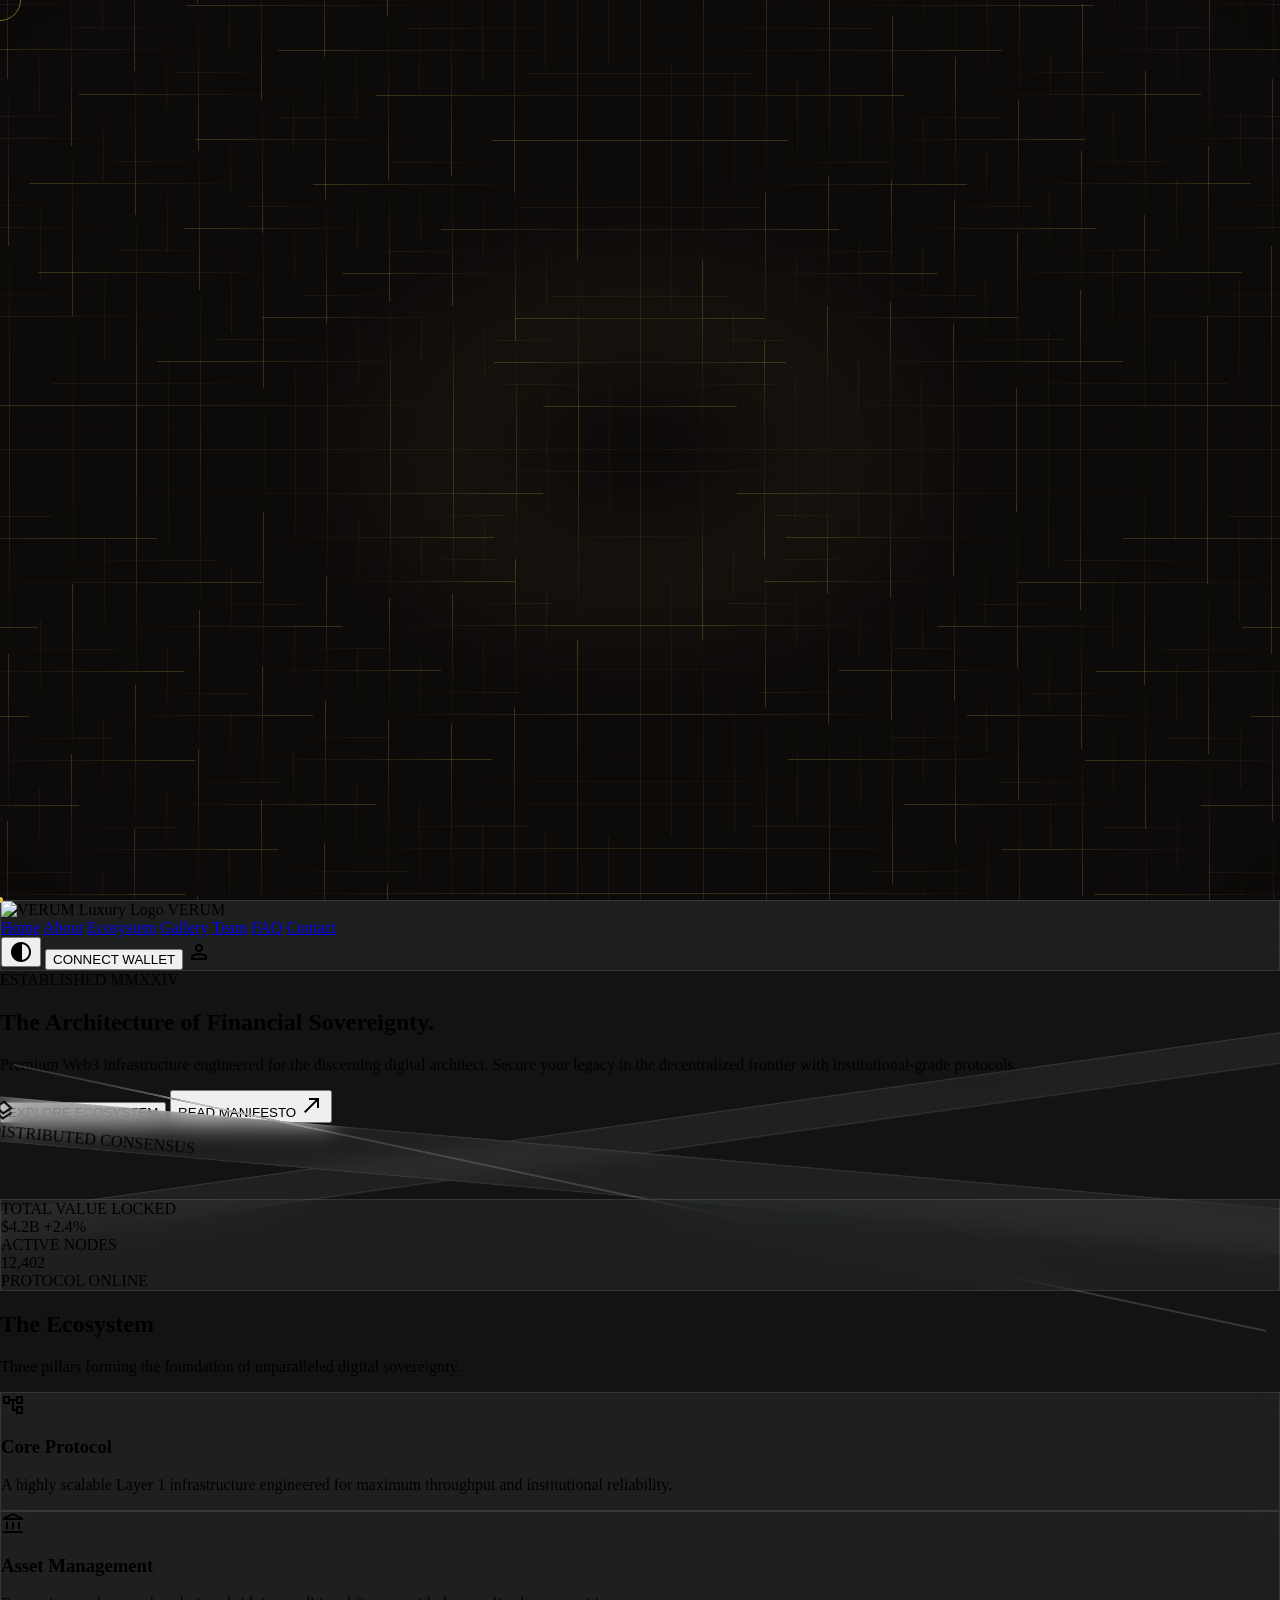
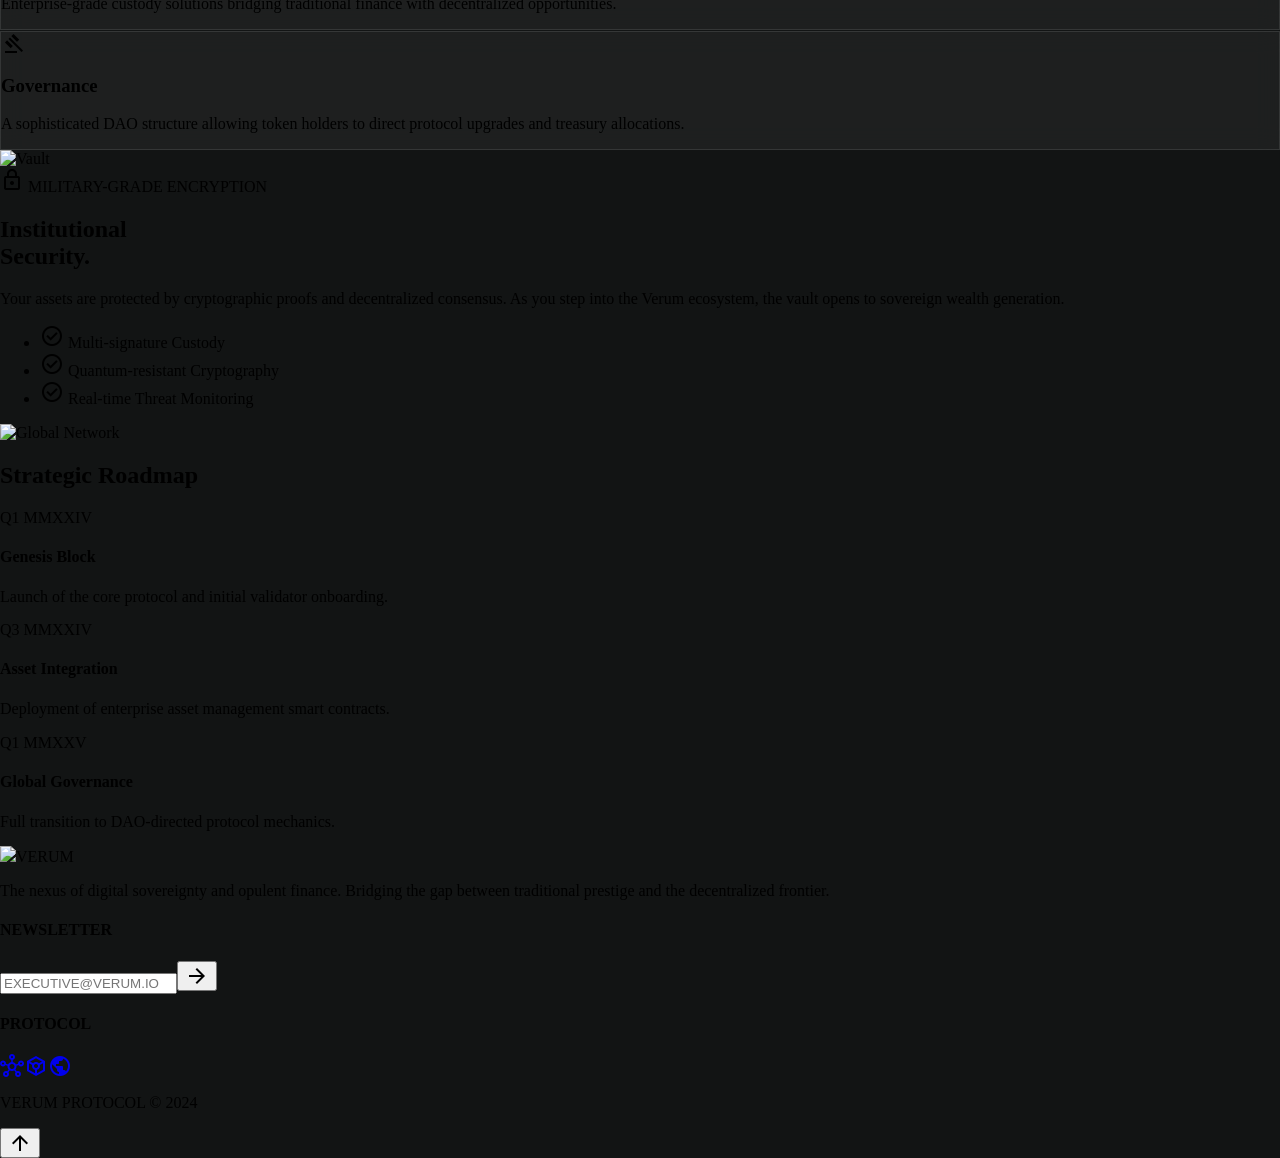
==== commit 0bb9c6bc: "feat: remove hard-3d animation from ecosystem cards, sync homepage" ====
--- a/index.html
+++ b/index.html
@@ -2,7 +2,7 @@
 <link href="https://fonts.googleapis.com/css2?family=Material+Symbols+Outlined:wght,FILL@100..700,0..1&amp;display=swap" rel="stylesheet"/><style>@layer base{html,body{margin:0;padding:0;cursor:none;}body{overscroll-behavior:none;background-color:#121414;overflow-x:hidden;}main>:first-child{margin-top:0!important;}main>:last-child{margin-bottom:0!important;}}::-webkit-scrollbar{display:none;}
 /* Custom Multi-element Cursor */
 .cursor-dot {width:6px;height:6px;background-color:#e9c349;border-radius:50%;position:fixed;pointer-events:none;z-index:10000;transform:translate(-50%, -50%);transition:transform 0.05s linear;}
-.cursor-outline {width:40px;height:40px;border:1px solid rgba(233, 195, 73, 0.5);border-radius:50%;position:fixed;pointer-events:none;z-index:9999;transform:translate(-50%, -50%);transition:width 0.2s, height 0.2s, background-color 0.2s, box-shadow 0.2s; transition-timing-function: cubic-bezier(0.19, 1, 0.22, 1);}
+.cursor-outline {width:40px;height:40px;border:1px solid rgba(233, 195, 73, 0.5);border-radius:50%;position:fixed;pointer-events:none;z-index:9999;transform:translate(-50%, -50%);transition:width 0.2s, height 0.2s, background-color 0.2s, box-shadow 0.2s, border-color 0.2s; transition-timing-function: cubic-bezier(0.19, 1, 0.22, 1);}
 .cursor-hover .cursor-outline {width:60px;height:60px;background-color:rgba(233, 195, 73, 0.1);border-color:#e9c349;box-shadow:0 0 20px rgba(233, 195, 73, 0.4);}
 
 .nav-container{perspective:1000px;}.tilt-nav{transition:transform 0.5s cubic-bezier(0.22,1,0.36,1);transform-style:preserve-3d;}.tilt-nav:hover{transform:rotateX(5deg) rotateY(-2deg);}.glass-card{backdrop-filter:blur(12px);background:rgba(255,255,255,0.05);border:1px solid rgba(255,255,255,0.1);}
@@ -14,16 +14,22 @@
     will-change: transform;
 }
 
+/* Magnetic Elements */
+.magnetic {
+    transition: transform 0.3s cubic-bezier(0.175, 0.885, 0.32, 1.275);
+    display: inline-block;
+}
+
 /* Staggered Flip-in Animations */
 .flip-in {
     opacity: 0;
-    transform: perspective(1000px) rotateX(-90deg);
+    transform: perspective(1000px) rotateX(-90deg) translateZ(-100px);
     transition: opacity 0.8s cubic-bezier(0.175, 0.885, 0.32, 1.275), transform 0.8s cubic-bezier(0.175, 0.885, 0.32, 1.275);
     transform-origin: top center;
 }
 .flip-in.visible {
     opacity: 1;
-    transform: perspective(1000px) rotateX(0deg);
+    transform: perspective(1000px) rotateX(0deg) translateZ(0);
 }
 
 .delay-100 { transition-delay: 100ms; }
@@ -62,12 +68,11 @@
     customElements.define('webgl-shader', WebGLShaderElement);
 </script>
 </head><body class="bg-background font-body-md text-on-surface overflow-x-hidden">
-<!-- STITCH_SHADER_START:ANIMATION_28 class="fixed inset-0 w-full h-full -z-10" -->
 <div class="fixed inset-0 w-full h-full -z-10" style="display:block;">
-<canvas id="shader-canvas-ANIMATION_28" style="display:block;width:100%;height:100%"></canvas>
+<canvas id="shader-canvas-ANIMATION_4" style="display:block;width:100%;height:100%"></canvas>
 <script>
 (function() {
-  const canvas = document.getElementById('shader-canvas-ANIMATION_28');
+  const canvas = document.getElementById('shader-canvas-ANIMATION_4');
 
   // Sync the WebGL drawing-buffer size with the CSS-driven layout size.
   // This fires on initial layout and whenever the element is resized.
@@ -181,13 +186,12 @@
 })();
 </script>
 </div>
-<!-- STITCH_SHADER_END:ANIMATION_28 -->
 <div class="cursor-dot hidden lg:block" id="cursor-dot"></div>
 <div class="cursor-outline hidden lg:block" id="cursor-outline"></div>
 <header class="fixed top-0 w-full z-50 nav-container flip-in visible">
 <div class="tilt-nav mx-auto mt-4 px-4 sm:px-8 w-full max-w-7xl">
 <div class="h-16 glass-card rounded-xl px-4 sm:px-8 flex items-center justify-between shadow-2xl">
-<div class="flex items-center gap-4 interactive-target">
+<div class="flex items-center gap-4 interactive-target magnetic">
 <img alt="VERUM Luxury Logo" class="h-8 w-auto object-contain rounded-sm" src="https://lh3.googleusercontent.com/aida-public/[base64]"/>
 <span class="font-headline-sm text-secondary tracking-widest uppercase hidden sm:block">VERUM</span>
 </div>
@@ -202,8 +206,8 @@
 </nav>
 <div class="flex items-center gap-4 sm:gap-6">
 <button class="flex items-center text-on-surface-variant hover:text-secondary transition-colors interactive-target" onclick="document.documentElement.classList.toggle('dark')"><span class="material-symbols-outlined">contrast</span></button>
-<button class="hidden sm:block px-6 py-2 border border-secondary text-secondary font-label-caps hover:bg-secondary hover:text-on-secondary hover:shadow-[0_0_20px_rgba(233,195,73,0.5)] transition-all rounded-full interactive-target">CONNECT WALLET</button>
-<div class="w-8 h-8 rounded-full bg-primary flex items-center justify-center interactive-target cursor-pointer hover:bg-secondary transition-colors"><span class="material-symbols-outlined text-on-primary text-[18px]">person</span></div>
+<button class="hidden sm:block px-6 py-2 border border-secondary text-secondary font-label-caps hover:bg-secondary hover:text-on-secondary hover:shadow-[0_0_20px_rgba(233,195,73,0.5)] transition-all rounded-full interactive-target magnetic">CONNECT WALLET</button>
+<div class="w-8 h-8 rounded-full bg-primary flex items-center justify-center interactive-target cursor-pointer hover:bg-secondary transition-colors magnetic"><span class="material-symbols-outlined text-on-primary text-[18px]">person</span></div>
 </div>
 </div>
 </div>
@@ -228,11 +232,11 @@
                     </p>
 </div>
 <div class="flex flex-col sm:flex-row gap-6 items-start sm:items-center flip-in delay-200">
-<button class="hard-3d interactive-target group relative px-8 sm:px-10 py-4 sm:py-5 bg-secondary overflow-hidden rounded-full transition-all hover:shadow-[0_0_40px_rgba(233,195,73,0.6)] w-full sm:w-auto text-center">
+<button class="hard-3d magnetic interactive-target group relative px-8 sm:px-10 py-4 sm:py-5 bg-secondary overflow-hidden rounded-full transition-all hover:shadow-[0_0_40px_rgba(233,195,73,0.6)] w-full sm:w-auto text-center">
 <div class="absolute inset-0 bg-gradient-to-tr from-white/20 to-transparent opacity-0 group-hover:opacity-100 transition-opacity"></div>
 <span class="relative font-label-caps text-on-secondary text-sm tracking-widest">EXPLORE ECOSYSTEM</span>
 </button>
-<button class="hard-3d interactive-target px-8 sm:px-10 py-4 sm:py-5 border border-outline-variant hover:border-secondary hover:text-secondary hover:shadow-[0_0_20px_rgba(233,195,73,0.3)] transition-all rounded-full font-label-caps text-sm tracking-widest group flex items-center justify-center gap-3 w-full sm:w-auto">
+<button class="hard-3d magnetic interactive-target px-8 sm:px-10 py-4 sm:py-5 border border-outline-variant hover:border-secondary hover:text-secondary hover:shadow-[0_0_20px_rgba(233,195,73,0.3)] transition-all rounded-full font-label-caps text-sm tracking-widest group flex items-center justify-center gap-3 w-full sm:w-auto">
                         READ MANIFESTO
                         <span class="material-symbols-outlined text-sm group-hover:translate-x-1 group-hover:-translate-y-1 transition-transform">north_east</span>
 </button>
@@ -241,7 +245,7 @@
 <!-- Right Visual Column (Floating Glass Layers) -->
 <div class="col-span-1 lg:col-span-5 relative min-h-[400px] lg:min-h-[500px] perspective-1000 hidden md:block flip-in delay-300" id="parallax-container">
 <!-- Layer 3: Top/Front -->
-<div class="absolute top-[10%] lg:top-[15%] left-[5%] lg:left-[10%] w-56 lg:w-72 h-80 lg:h-96 glass-card rounded-2xl p-6 transform rotate-[-8deg] translate-z-20 transition-transform duration-700 ease-out parallax-layer" data-speed="0.05">
+<div class="absolute top-[10%] lg:top-[15%] left-[5%] lg:left-[10%] w-56 lg:w-72 h-80 lg:h-96 glass-card rounded-2xl p-6 transform rotate-[-8deg] translate-z-20 transition-transform duration-500 ease-out parallax-layer" data-speed="0.05" data-z="40">
 <div class="w-full h-full border border-secondary/20 rounded-xl flex flex-col justify-between p-4 bg-gradient-to-br from-white/5 to-transparent">
 <div class="flex justify-between items-start">
 <span class="material-symbols-outlined text-secondary text-2xl lg:text-3xl">shield_with_heart</span>
@@ -255,7 +259,7 @@
 </div>
 </div>
 <!-- Layer 2: Middle -->
-<div class="absolute top-[20%] lg:top-[25%] left-[25%] lg:left-[30%] w-56 lg:w-72 h-80 lg:h-96 glass-card rounded-2xl p-6 transform rotate-[5deg] translate-z-10 transition-transform duration-700 ease-out parallax-layer" data-speed="0.03">
+<div class="absolute top-[20%] lg:top-[25%] left-[25%] lg:left-[30%] w-56 lg:w-72 h-80 lg:h-96 glass-card rounded-2xl p-6 transform rotate-[5deg] translate-z-10 transition-transform duration-500 ease-out parallax-layer" data-speed="0.03" data-z="20">
 <div class="w-full h-full border border-white/10 rounded-xl flex flex-col justify-center items-center space-y-4">
 <div class="relative">
 <div class="absolute inset-0 bg-secondary/20 blur-xl rounded-full animate-pulse"></div>
@@ -265,7 +269,7 @@
 </div>
 </div>
 <!-- Layer 1: Back -->
-<div class="absolute top-[30%] lg:top-[35%] left-[15%] lg:left-[20%] w-56 lg:w-72 h-80 lg:h-96 glass-card rounded-2xl p-6 transform rotate-[12deg] transition-transform duration-700 ease-out parallax-layer" data-speed="0.01">
+<div class="absolute top-[30%] lg:top-[35%] left-[15%] lg:left-[20%] w-56 lg:w-72 h-80 lg:h-96 glass-card rounded-2xl p-6 transform rotate-[12deg] transition-transform duration-500 ease-out parallax-layer" data-speed="0.01" data-z="0">
 <div class="w-full h-full border border-white/5 rounded-xl opacity-40">
 <div class="grid grid-cols-4 gap-2 p-4">
 <div class="aspect-square bg-white/10 rounded-sm"></div>
@@ -311,19 +315,133 @@
 </div>
 </div>
 </section>
+<!-- Section 1: The Ecosystem -->
+<section class="py-24 relative z-10 w-full px-4 sm:px-8 lg:px-margin-desktop max-w-7xl mx-auto">
+<div class="text-center mb-16 flip-in delay-100">
+<h2 class="font-headline-md text-on-surface mb-4">The <span class="text-secondary italic">Ecosystem</span></h2>
+<p class="font-body-md text-on-surface-variant max-w-2xl mx-auto">Three pillars forming the foundation of unparalleled digital sovereignty.</p>
+</div>
+<div class="grid grid-cols-1 md:grid-cols-3 gap-8">
+<div class="glass-card rounded-2xl p-8 interactive-target flip-in delay-100 hover:border-secondary/50 transition-colors">
+<span class="material-symbols-outlined text-secondary text-4xl mb-6">account_tree</span>
+<h3 class="font-headline-sm text-on-surface mb-3">Core Protocol</h3>
+<p class="font-body-md text-on-surface-variant text-sm">A highly scalable Layer 1 infrastructure engineered for maximum throughput and institutional reliability.</p>
+</div>
+<div class="glass-card rounded-2xl p-8 interactive-target flip-in delay-200 hover:border-secondary/50 transition-colors">
+<span class="material-symbols-outlined text-secondary text-4xl mb-6">account_balance</span>
+<h3 class="font-headline-sm text-on-surface mb-3">Asset Management</h3>
+<p class="font-body-md text-on-surface-variant text-sm">Enterprise-grade custody solutions bridging traditional finance with decentralized opportunities.</p>
+</div>
+<div class="glass-card rounded-2xl p-8 interactive-target flip-in delay-300 hover:border-secondary/50 transition-colors">
+<span class="material-symbols-outlined text-secondary text-4xl mb-6">gavel</span>
+<h3 class="font-headline-sm text-on-surface mb-3">Governance</h3>
+<p class="font-body-md text-on-surface-variant text-sm">A sophisticated DAO structure allowing token holders to direct protocol upgrades and treasury allocations.</p>
+</div>
+</div>
+</section>
+<!-- Section 2: Institutional Security -->
+<section class="py-32 relative z-10 w-full overflow-hidden flex items-center justify-center min-h-[80vh]">
+<div class="absolute inset-0 w-full h-full z-0 opacity-40">
+<img alt="Vault" class="w-full h-full object-cover object-center" src="https://lh3.googleusercontent.com/aida-public/[base64]"/>
+<div class="absolute inset-0 bg-gradient-to-r from-background via-background/80 to-transparent"></div>
+</div>
+<div class="w-full px-4 sm:px-8 lg:px-margin-desktop max-w-7xl mx-auto relative z-10 grid grid-cols-1 md:grid-cols-2 gap-12 items-center">
+<div class="space-y-8 flip-in delay-100">
+<div class="inline-flex items-center gap-3 px-4 py-2 rounded-full border border-secondary/30 bg-secondary/10">
+<span class="material-symbols-outlined text-secondary transition-all duration-1000" id="scroll-lock">lock</span>
+<span class="font-data-mono text-label-caps text-secondary">MILITARY-GRADE ENCRYPTION</span>
+</div>
+<h2 class="font-headline-lg text-on-surface leading-[1.1]">
+                Institutional <br/><span class="text-secondary italic">Security.</span>
+</h2>
+<p class="font-body-lg text-on-surface-variant max-w-md">
+                Your assets are protected by cryptographic proofs and decentralized consensus. As you step into the Verum ecosystem, the vault opens to sovereign wealth generation.
+            </p>
+<ul class="space-y-4 font-body-md text-on-surface-variant">
+<li class="flex items-center gap-3"><span class="material-symbols-outlined text-secondary text-sm">check_circle</span> Multi-signature Custody</li>
+<li class="flex items-center gap-3"><span class="material-symbols-outlined text-secondary text-sm">check_circle</span> Quantum-resistant Cryptography</li>
+<li class="flex items-center gap-3"><span class="material-symbols-outlined text-secondary text-sm">check_circle</span> Real-time Threat Monitoring</li>
+</ul>
+</div>
+</div>
+</section>
+<!-- Section 3: Strategic Roadmap -->
+<section class="py-32 relative z-10 w-full min-h-[80vh]">
+<div class="absolute inset-0 w-full h-full z-0 opacity-20">
+<img alt="Global Network" class="w-full h-full object-cover object-center" src="https://lh3.googleusercontent.com/aida-public/[base64]"/>
+<div class="absolute inset-0 bg-background/80 backdrop-blur-sm"></div>
+</div>
+<div class="w-full px-4 sm:px-8 lg:px-margin-desktop max-w-7xl mx-auto relative z-10">
+<div class="text-center mb-20 flip-in delay-100">
+<h2 class="font-headline-md text-on-surface mb-4">Strategic <span class="text-secondary italic">Roadmap</span></h2>
+</div>
+<div class="relative max-w-3xl mx-auto">
+<div class="absolute left-4 md:left-1/2 top-0 bottom-0 w-px bg-outline-variant/30 transform md:-translate-x-1/2"></div>
+<div class="space-y-16">
+<!-- Phase 1 -->
+<div class="relative flex flex-col md:flex-row items-start md:items-center justify-between w-full flip-in roadmap-node delay-100">
+<div class="order-2 md:order-1 md:w-[45%] md:text-right pl-12 md:pl-0">
+<span class="font-data-mono text-secondary text-sm block mb-2">Q1 MMXXIV</span>
+<h4 class="font-headline-sm text-on-surface mb-2">Genesis Block</h4>
+<p class="font-body-md text-on-surface-variant text-sm">Launch of the core protocol and initial validator onboarding.</p>
+</div>
+<div class="absolute left-4 md:left-1/2 w-4 h-4 rounded-full border-2 border-outline-variant bg-background transform -translate-x-1/2 mt-1 md:mt-0 transition-all duration-700 node-indicator interactive-target"></div>
+<div class="order-3 md:w-[45%] hidden md:block"></div>
+</div>
+<!-- Phase 2 -->
+<div class="relative flex flex-col md:flex-row items-start md:items-center justify-between w-full flip-in roadmap-node delay-100">
+<div class="order-1 md:w-[45%] hidden md:block"></div>
+<div class="absolute left-4 md:left-1/2 w-4 h-4 rounded-full border-2 border-outline-variant bg-background transform -translate-x-1/2 mt-1 md:mt-0 transition-all duration-700 node-indicator interactive-target"></div>
+<div class="order-2 md:order-3 md:w-[45%] pl-12 md:pl-8">
+<span class="font-data-mono text-secondary text-sm block mb-2">Q3 MMXXIV</span>
+<h4 class="font-headline-sm text-on-surface mb-2">Asset Integration</h4>
+<p class="font-body-md text-on-surface-variant text-sm">Deployment of enterprise asset management smart contracts.</p>
+</div>
+</div>
+<!-- Phase 3 -->
+<div class="relative flex flex-col md:flex-row items-start md:items-center justify-between w-full flip-in roadmap-node delay-100">
+<div class="order-2 md:order-1 md:w-[45%] md:text-right pl-12 md:pl-0">
+<span class="font-data-mono text-outline-variant text-sm block mb-2">Q1 MMXXV</span>
+<h4 class="font-headline-sm text-on-surface mb-2">Global Governance</h4>
+<p class="font-body-md text-on-surface-variant text-sm">Full transition to DAO-directed protocol mechanics.</p>
+</div>
+<div class="absolute left-4 md:left-1/2 w-4 h-4 rounded-full border-2 border-outline-variant bg-background transform -translate-x-1/2 mt-1 md:mt-0 transition-all duration-700 node-indicator interactive-target"></div>
+<div class="order-3 md:w-[45%] hidden md:block"></div>
+</div>
+</div>
+</div>
+</div>
+</section>
 </div></main>
 <footer class="bg-surface-container-low border-t border-outline-variant/10 py-12 lg:py-16 relative z-10 flip-in"><div class="max-w-7xl mx-auto px-4 sm:px-8 lg:px-margin-desktop grid grid-cols-1 md:grid-cols-3 gap-12"><div class="space-y-6"><div class="flex items-center gap-3"><img class="h-6 w-auto object-contain rounded-sm opacity-80" src="https://lh3.googleusercontent.com/aida-public/[base64]"/><span class="font-headline-sm text-on-surface">VERUM</span></div><p class="text-body-md text-on-surface-variant max-w-xs">The nexus of digital sovereignty and opulent finance. Bridging the gap between traditional prestige and the decentralized frontier.</p></div><div class="space-y-6"><h4 class="text-label-caps text-secondary">NEWSLETTER</h4><div class="flex border-b border-secondary/30 pb-2"><input class="bg-transparent w-full text-on-surface outline-none font-data-mono text-xs focus:border-secondary transition-colors" placeholder="EXECUTIVE@VERUM.IO" type="email"/><button class="text-secondary hover:translate-x-1 transition-transform interactive-target"><span class="material-symbols-outlined">arrow_forward</span></button></div></div><div class="space-y-6 md:text-right flex flex-col md:items-end"><h4 class="text-label-caps text-secondary">PROTOCOL</h4><div class="flex gap-6"><a class="text-on-surface-variant hover:text-secondary hover:shadow-[0_0_10px_rgba(233,195,73,0.5)] transition-all rounded-full interactive-target" href="#"><span class="material-symbols-outlined">hub</span></a><a class="text-on-surface-variant hover:text-secondary hover:shadow-[0_0_10px_rgba(233,195,73,0.5)] transition-all rounded-full interactive-target" href="#"><span class="material-symbols-outlined">token</span></a><a class="text-on-surface-variant hover:text-secondary hover:shadow-[0_0_10px_rgba(233,195,73,0.5)] transition-all rounded-full interactive-target" href="#"><span class="material-symbols-outlined">public</span></a></div><p class="text-label-caps text-on-surface-variant opacity-50">VERUM PROTOCOL © 2024</p></div></div></footer>
+<!-- Back to Top Button -->
+<button class="fixed bottom-8 right-8 w-12 h-12 bg-secondary text-on-secondary rounded-full flex items-center justify-center shadow-lg magnetic interactive-target z-50 transition-all duration-500 opacity-0 pointer-events-none translate-y-4 hover:shadow-[0_0_20px_rgba(233,195,73,0.5)]" id="back-to-top">
+<span class="material-symbols-outlined">arrow_upward</span>
+</button>
 <script>
     // Custom Cursor Logic
     const cursorDot = document.getElementById('cursor-dot');
     const cursorOutline = document.getElementById('cursor-outline');
     const interactiveTargets = document.querySelectorAll('.interactive-target, a, button, input');
 
+    let mouseX = 0, mouseY = 0;
+    let outlineX = 0, outlineY = 0;
+
     document.addEventListener('mousemove', (e) => {
-        cursorDot.style.transform = `translate(${e.clientX}px, ${e.clientY}px)`;
-        cursorOutline.style.left = `${e.clientX}px`;
-        cursorOutline.style.top = `${e.clientY}px`;
-    });
+        mouseX = e.clientX;
+        mouseY = e.clientY;
+        cursorDot.style.transform = `translate(${mouseX}px, ${mouseY}px)`;
+    });
+
+    // Smooth cursor outline
+    function animateCursor() {
+        outlineX += (mouseX - outlineX) * 0.2;
+        outlineY += (mouseY - outlineY) * 0.2;
+        cursorOutline.style.left = `${outlineX}px`;
+        cursorOutline.style.top = `${outlineY}px`;
+        requestAnimationFrame(animateCursor);
+    }
+    requestAnimationFrame(animateCursor);
 
     interactiveTargets.forEach(target => {
         target.addEventListener('mouseenter', () => {
@@ -334,8 +452,22 @@
         });
     });
 
-    // Hard 3D Effect for elements with .hard-3d class
-    const hard3DElements = document.querySelectorAll('.hard-3d');
+    // Magnetic Elements
+    const magneticElements = document.querySelectorAll('.magnetic');
+    magneticElements.forEach(el => {
+        el.addEventListener('mousemove', (e) => {
+            const rect = el.getBoundingClientRect();
+            const x = e.clientX - rect.left - rect.width / 2;
+            const y = e.clientY - rect.top - rect.height / 2;
+            el.style.transform = `translate(${x * 0.3}px, ${y * 0.3}px)`;
+        });
+        el.addEventListener('mouseleave', () => {
+            el.style.transform = `translate(0px, 0px)`;
+        });
+    });
+
+    // Hard 3D Effect for elements with .hard-3d class (non-magnetic)
+    const hard3DElements = document.querySelectorAll('.hard-3d:not(.magnetic)');
     
     document.addEventListener('mousemove', (e) => {
         const xAxis = (window.innerWidth / 2 - e.pageX) / 25;
@@ -346,7 +478,6 @@
         });
     });
     
-    // Reset Hard 3D on mouse leave
     document.addEventListener('mouseleave', () => {
         hard3DElements.forEach(el => {
             el.style.transform = `perspective(1000px) rotateY(0deg) rotateX(0deg) scale(1)`;
@@ -373,22 +504,86 @@
         observer.observe(el);
     });
 
-    // Original Parallax logic for background layers
+    // Enhanced Parallax logic for background layers
+    let targetX = 0, targetY = 0;
+    let currentX = 0, currentY = 0;
+
     document.addEventListener('mousemove', (e) => {
+        targetX = (e.clientX / window.innerWidth) - 0.5;
+        targetY = (e.clientY / window.innerHeight) - 0.5;
+    });
+
+    function animateParallax() {
         const container = document.getElementById('parallax-container');
         if(!container) return;
+        
+        currentX += (targetX - currentX) * 0.1;
+        currentY += (targetY - currentY) * 0.1;
+
         const layers = document.querySelectorAll('.parallax-layer');
-        
-        const mouseX = (e.clientX / window.innerWidth) - 0.5;
-        const mouseY = (e.clientY / window.innerHeight) - 0.5;
-
         layers.forEach(layer => {
             const speed = layer.getAttribute('data-speed');
-            const x = mouseX * speed * 1000;
-            const y = mouseY * speed * 1000;
+            const z = layer.getAttribute('data-z') || 0;
+            const x = currentX * speed * 1500;
+            const y = currentY * speed * 1500;
             const rotation = layer.classList.contains('rotate-[-8deg]') ? -8 : (layer.classList.contains('rotate-[5deg]') ? 5 : 12);
             
-            layer.style.transform = `translate(${x}px, ${y}px) rotate(${rotation + (mouseX * 5)}deg)`;
-        });
-    });
+            layer.style.transform = `perspective(1000px) translate3d(${x}px, ${y}px, ${z}px) rotateY(${currentX * 20}deg) rotateX(${-currentY * 20}deg) rotateZ(${rotation + (currentX * 5)}deg)`;
+        });
+        
+        requestAnimationFrame(animateParallax);
+    }
+    requestAnimationFrame(animateParallax);
+
+    // Scroll Lock Animation for Institutional Security
+    const scrollLock = document.getElementById('scroll-lock');
+    const securitySection = scrollLock?.closest('section');
+    if (securitySection && scrollLock) {
+        const secObserver = new IntersectionObserver((entries) => {
+            entries.forEach(entry => {
+                if (entry.intersectionRatio > 0.3) {
+                    scrollLock.textContent = 'lock_open';
+                    scrollLock.classList.add('scale-110');
+                } else {
+                    scrollLock.textContent = 'lock';
+                    scrollLock.classList.remove('scale-110');
+                }
+            });
+        }, { threshold: [0.3] });
+        secObserver.observe(securitySection);
+    }
+
+    // Roadmap Glowing Nodes
+    const nodes = document.querySelectorAll('.roadmap-node');
+    if (nodes.length > 0) {
+        const nodeObserver = new IntersectionObserver((entries) => {
+            entries.forEach(entry => {
+                if (entry.isIntersecting) {
+                    const indicator = entry.target.querySelector('.node-indicator');
+                    if (indicator) {
+                        indicator.classList.remove('border-outline-variant', 'bg-background');
+                        indicator.classList.add('border-secondary', 'bg-secondary', 'shadow-[0_0_15px_rgba(233,195,73,0.8)]');
+                    }
+                }
+            });
+        }, { threshold: 0.5, rootMargin: '0px 0px -100px 0px' });
+        nodes.forEach(n => nodeObserver.observe(n));
+    }
+
+    // Back to Top functionality
+    const backToTop = document.getElementById('back-to-top');
+    if (backToTop) {
+        window.addEventListener('scroll', () => {
+            if (window.scrollY > 500) {
+                backToTop.classList.remove('opacity-0', 'pointer-events-none', 'translate-y-4');
+                backToTop.classList.add('opacity-100', 'pointer-events-auto', 'translate-y-0');
+            } else {
+                backToTop.classList.add('opacity-0', 'pointer-events-none', 'translate-y-4');
+                backToTop.classList.remove('opacity-100', 'pointer-events-auto', 'translate-y-0');
+            }
+        });
+        backToTop.addEventListener('click', () => {
+            window.scrollTo({ top: 0, behavior: 'smooth' });
+        });
+    }
 </script></body></html>
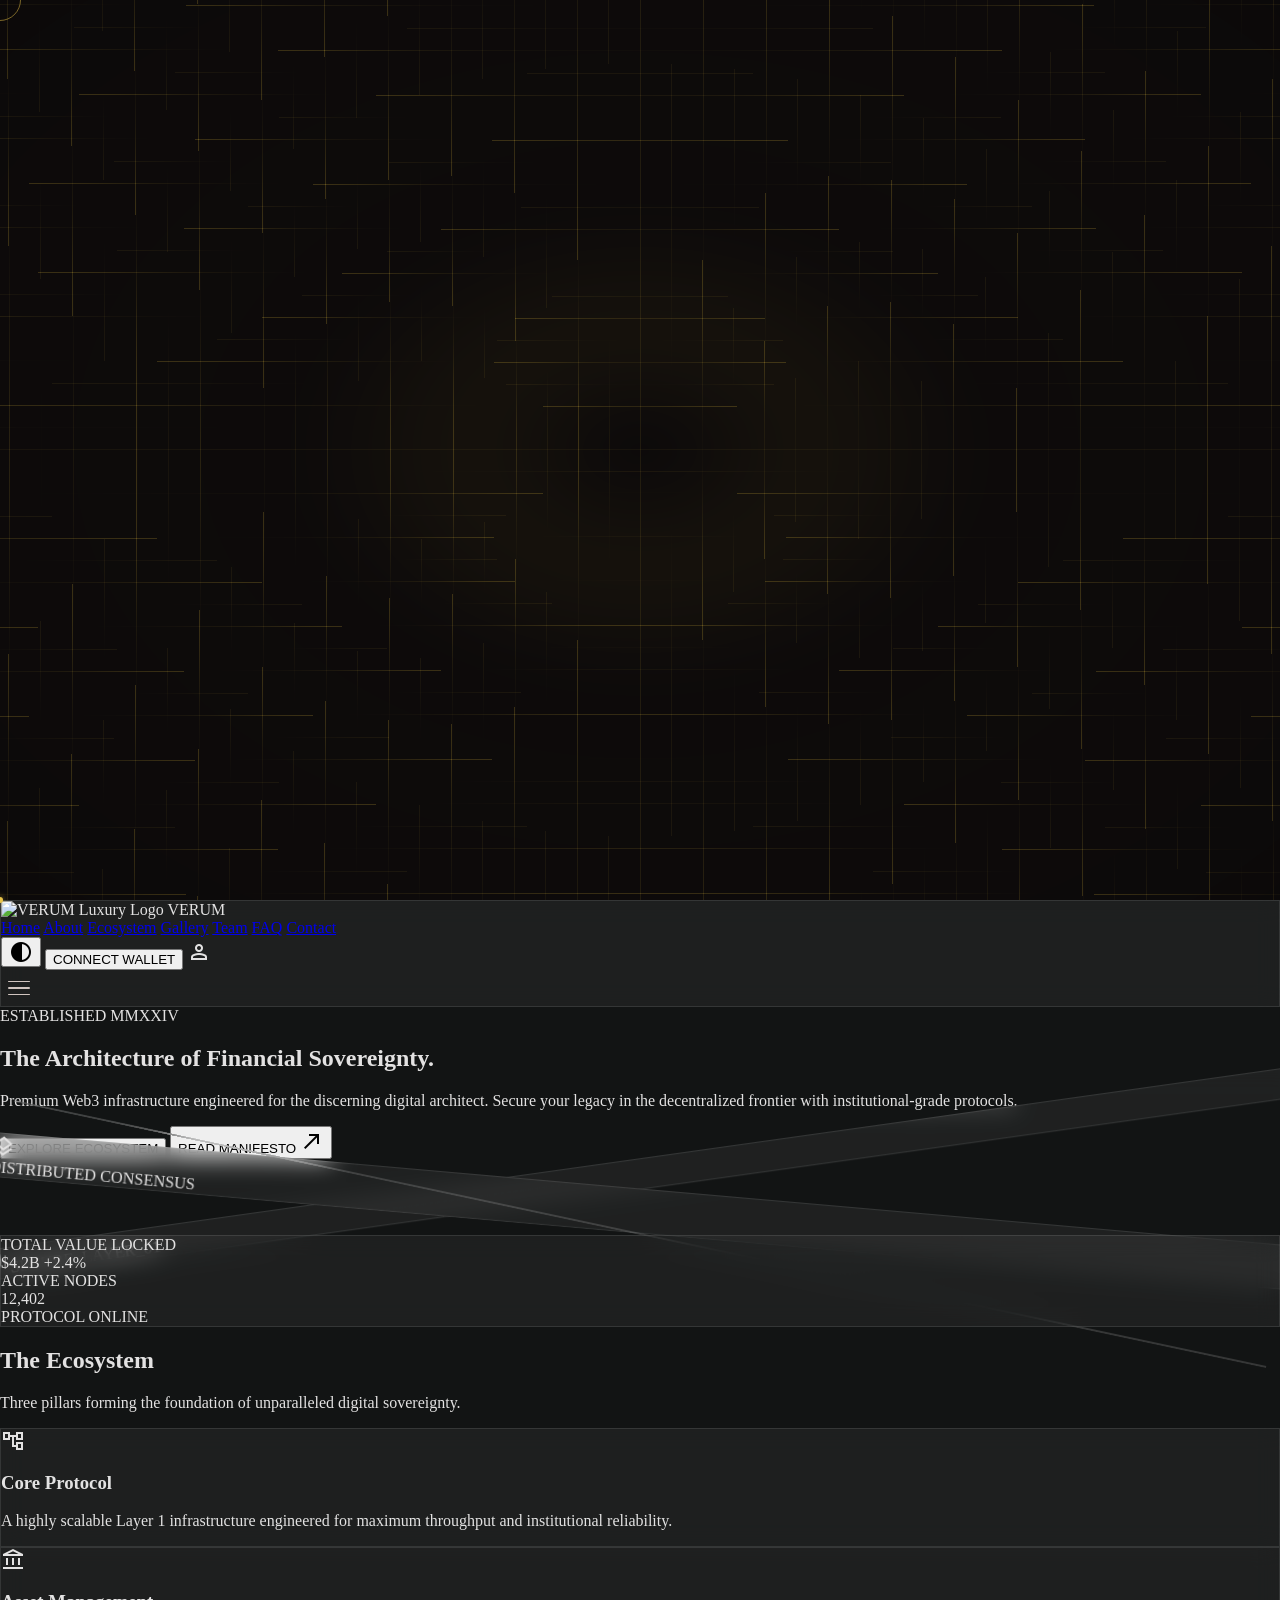
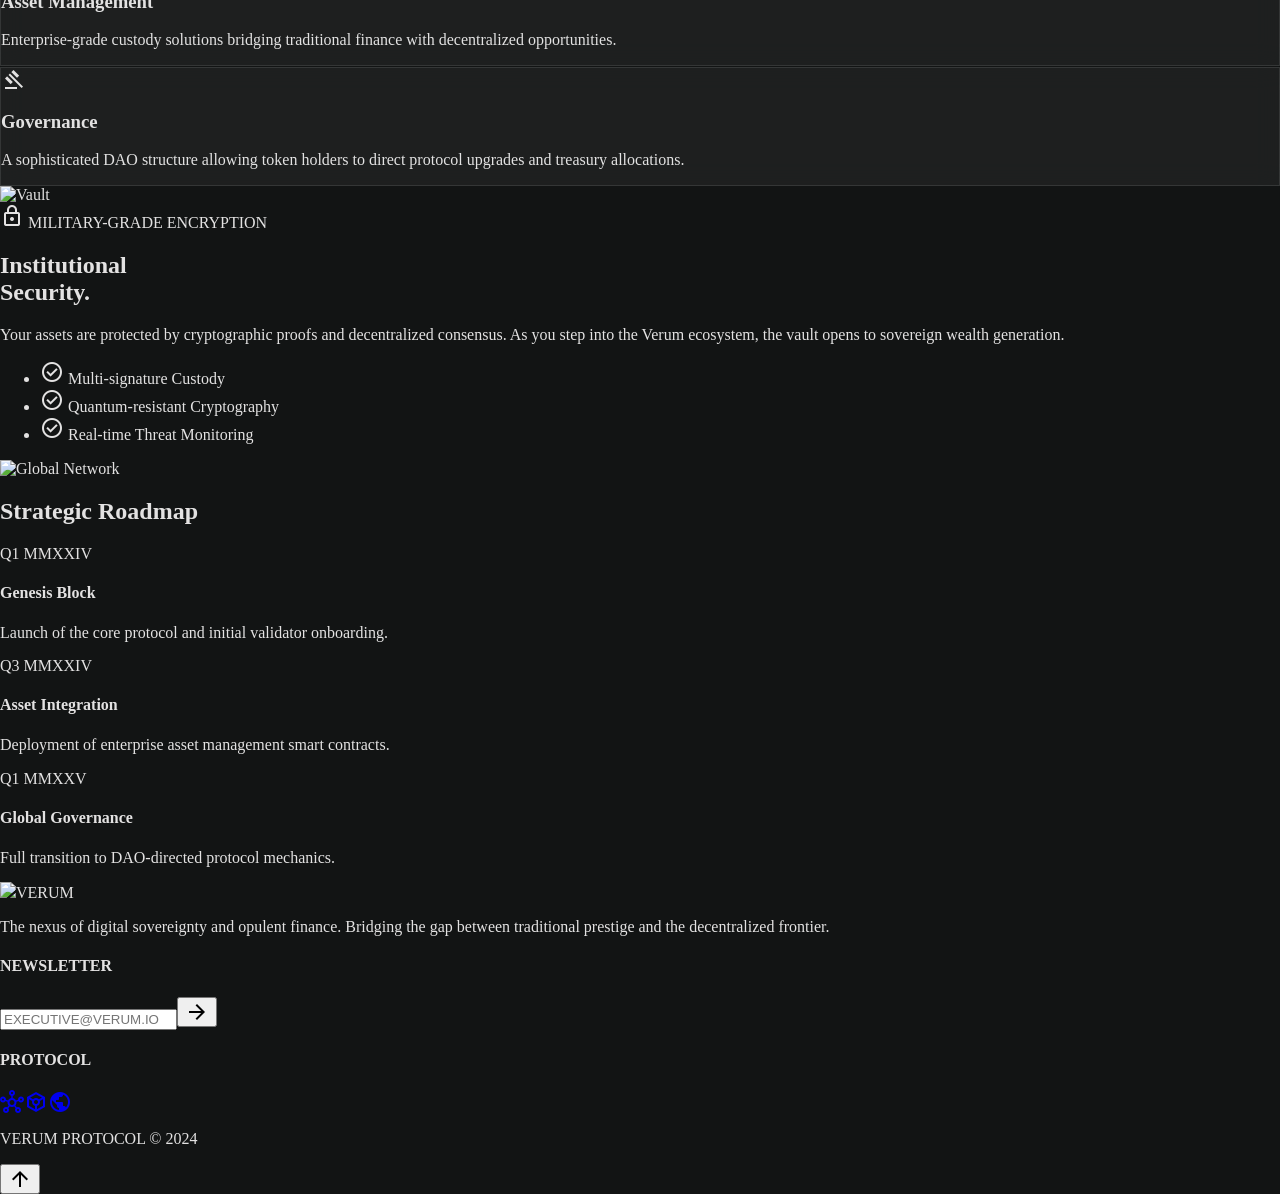
==== commit ca595d08: "feat: add mobile hamburger menu + shared.css link + modular js to root index.html" ====
--- a/index.html
+++ b/index.html
@@ -1,5 +1,7 @@
 <html class="dark" lang="en"><head><meta charset="utf-8"/><meta content="width=device-width, initial-scale=1.0" name="viewport"/><link href="https://fonts.googleapis.com/css2?family=Inter:wght@400;500;600;700&amp;family=Playfair+Display:wght@600;700&amp;display=swap" rel="stylesheet"/><link href="https://fonts.googleapis.com/css2?family=Material+Symbols+Outlined:opsz,wght,FILL,GRAD@24,400,0,0" rel="stylesheet"/>
-<link href="https://fonts.googleapis.com/css2?family=Material+Symbols+Outlined:wght,FILL@100..700,0..1&amp;display=swap" rel="stylesheet"/><style>@layer base{html,body{margin:0;padding:0;cursor:none;}body{overscroll-behavior:none;background-color:#121414;overflow-x:hidden;}main>:first-child{margin-top:0!important;}main>:last-child{margin-bottom:0!important;}}::-webkit-scrollbar{display:none;}
+<link href="https://fonts.googleapis.com/css2?family=Material+Symbols+Outlined:wght,FILL@100..700,0..1&amp;display=swap" rel="stylesheet"/>
+<link rel="stylesheet" href="styles/shared.css"/>
+<style>@layer base{html,body{margin:0;padding:0;cursor:none;}body{overscroll-behavior:none;background-color:#121414;overflow-x:hidden;}main>:first-child{margin-top:0!important;}main>:last-child{margin-bottom:0!important;}}::-webkit-scrollbar{display:none;}
 /* Custom Multi-element Cursor */
 .cursor-dot {width:6px;height:6px;background-color:#e9c349;border-radius:50%;position:fixed;pointer-events:none;z-index:10000;transform:translate(-50%, -50%);transition:transform 0.05s linear;}
 .cursor-outline {width:40px;height:40px;border:1px solid rgba(233, 195, 73, 0.5);border-radius:50%;position:fixed;pointer-events:none;z-index:9999;transform:translate(-50%, -50%);transition:width 0.2s, height 0.2s, background-color 0.2s, box-shadow 0.2s, border-color 0.2s; transition-timing-function: cubic-bezier(0.19, 1, 0.22, 1);}
@@ -208,10 +210,27 @@
 <button class="flex items-center text-on-surface-variant hover:text-secondary transition-colors interactive-target" onclick="document.documentElement.classList.toggle('dark')"><span class="material-symbols-outlined">contrast</span></button>
 <button class="hidden sm:block px-6 py-2 border border-secondary text-secondary font-label-caps hover:bg-secondary hover:text-on-secondary hover:shadow-[0_0_20px_rgba(233,195,73,0.5)] transition-all rounded-full interactive-target magnetic">CONNECT WALLET</button>
 <div class="w-8 h-8 rounded-full bg-primary flex items-center justify-center interactive-target cursor-pointer hover:bg-secondary transition-colors magnetic"><span class="material-symbols-outlined text-on-primary text-[18px]">person</span></div>
-</div>
+<button aria-label="Open menu" class="hamburger-btn lg:hidden" id="hamburger" onclick="toggleMobileNav()">
+<span></span><span></span><span></span>
+</button>
 </div>
 </div>
 </header>
+
+<div class="mobile-nav-drawer" id="mobile-nav">
+<button class="absolute top-6 right-6 text-on-surface-variant hover:text-secondary" onclick="toggleMobileNav()">
+<span class="material-symbols-outlined text-3xl">close</span>
+</button>
+<nav class="flex flex-col gap-6 p-8">
+<a href="index.html" class="text-headline-sm text-secondary font-semibold">Home</a>
+<a href="pages/about/index.html" class="text-headline-sm text-on-surface-variant hover:text-secondary transition-colors">About</a>
+<a href="pages/ecosystem/index.html" class="text-headline-sm text-on-surface-variant hover:text-secondary transition-colors">Ecosystem</a>
+<a href="pages/gallery/index.html" class="text-headline-sm text-on-surface-variant hover:text-secondary transition-colors">Gallery</a>
+<a href="pages/executive-team/index.html" class="text-headline-sm text-on-surface-variant hover:text-secondary transition-colors">Team</a>
+<a href="pages/faq-reviews/index.html" class="text-headline-sm text-on-surface-variant hover:text-secondary transition-colors">FAQ</a>
+<a href="pages/contact/index.html" class="text-headline-sm text-on-surface-variant hover:text-secondary transition-colors">Contact</a>
+</nav>
+</div>
 <main class="pt-24 min-h-screen flex flex-col w-full relative">
 <div class="flex flex-col w-full flex-grow relative">
 <!-- Hero Canvas -->
@@ -586,4 +605,10 @@
             window.scrollTo({ top: 0, behavior: 'smooth' });
         });
     }
-</script></body></html>+</script>
+<script src="js/modules/cursor.js"></script>
+<script src="js/modules/theme.js"></script>
+<script src="js/modules/mobile-nav.js"></script>
+<script src="js/modules/page-features.js"></script>
+<script src="js/init.js"></script>
+</body></html>
--- a/styles/shared.css
+++ b/styles/shared.css
@@ -0,0 +1,424 @@
+/* ==========================================================================
+   VERUM LUXURY WEB3 — Shared Styles
+   ========================================================================== */
+
+/* --------------------------------------------------------------------------
+   1. BASE RESET
+   -------------------------------------------------------------------------- */
+@layer base {
+    html, body {
+        margin: 0;
+        padding: 0;
+        cursor: none;
+    }
+    body {
+        overscroll-behavior: none;
+        background-color: #121414;
+        overflow-x: hidden;
+    }
+    main > :first-child { margin-top: 0 !important; }
+    main > :last-child  { margin-bottom: 0 !important; }
+}
+
+::-webkit-scrollbar { display: none; }
+
+/* --------------------------------------------------------------------------
+   2. LIGHT / DARK THEME TOKENS
+   -------------------------------------------------------------------------- */
+:root {
+    --bg:               #121414;
+    --surface:          #1e2020;
+    --surface-low:      #1a1c1c;
+    --on-surface:       #e3e2e2;
+    --on-surface-var:   #d0c4bf;
+    --outline-var:      rgba(77,69,65,0.4);
+    --gold:             #e9c349;
+    --nav-bg:           rgba(18,20,20,0.85);
+    --footer-bg:        #111313;
+}
+
+html.light, html:not(.dark) {
+    --bg:               #f8f6f2;
+    --surface:          #ffffff;
+    --surface-low:      #f0ede8;
+    --on-surface:       #1a1a1a;
+    --on-surface-var:   #5a5550;
+    --outline-var:      rgba(180,165,150,0.4);
+    --gold:             #b8920c;
+    --nav-bg:           rgba(255,255,255,0.88);
+    --footer-bg:        #ece9e3;
+}
+
+/* Apply token-driven colours to elements that Tailwind doesn't cover */
+body {
+    background-color: var(--bg);
+    color: var(--on-surface);
+    transition: background-color 0.35s ease, color 0.35s ease;
+}
+
+/* --------------------------------------------------------------------------
+   3. CUSTOM CURSORS
+   -------------------------------------------------------------------------- */
+
+/* Hide default cursor */
+* {
+    cursor: none !important;
+}
+
+/* Cursor dot - center point */
+.cursor-dot {
+    position: fixed;
+    width: 8px;
+    height: 8px;
+    background: radial-gradient(circle at 30% 30%, rgba(233,195,73,1), rgba(233,195,73,0.8));
+    border-radius: 50%;
+    pointer-events: none;
+    z-index: 10002;
+    box-shadow: 0 0 6px rgba(233,195,73,0.6);
+    will-change: transform;
+    transform: translate(-50%, -50%);
+}
+
+/* Cursor ring - outer circle */
+.cursor-ring {
+    position: fixed;
+    width: 40px;
+    height: 40px;
+    border: 2px solid rgba(233,195,73,0.6);
+    border-radius: 50%;
+    pointer-events: none;
+    z-index: 10001;
+    will-change: transform;
+    transform: translate(-50%, -50%);
+    transition: border-color 0.3s ease, box-shadow 0.3s ease, width 0.3s ease, height 0.3s ease;
+}
+
+/* Cursor ring on hover */
+.cursor-ring.active {
+    width: 60px;
+    height: 60px;
+    border-color: var(--gold);
+    box-shadow: 0 0 15px rgba(233,195,73,0.5), inset 0 0 15px rgba(233,195,73,0.2);
+}
+
+/* --------------------------------------------------------------------------
+   4. NAVIGATION
+   -------------------------------------------------------------------------- */
+.nav-container { perspective: 1000px; }
+
+.tilt-nav {
+    transition: transform 0.5s cubic-bezier(0.22,1,0.36,1);
+    transform-style: preserve-3d;
+}
+.tilt-nav:hover { transform: rotateX(4deg) rotateY(-1.5deg); }
+
+/* Glass nav pill */
+.nav-pill {
+    background: var(--nav-bg);
+    backdrop-filter: blur(20px);
+    -webkit-backdrop-filter: blur(20px);
+    border: 1px solid var(--outline-var);
+    border-radius: 0.75rem;
+    box-shadow: 0 8px 32px rgba(0,0,0,0.35);
+    transition: background 0.35s ease, border-color 0.35s ease;
+}
+
+/* Nav links */
+.nav-link {
+    font-size: 11px;
+    font-weight: 600;
+    letter-spacing: 0.12em;
+    text-transform: uppercase;
+    color: var(--on-surface-var);
+    text-decoration: none;
+    padding: 0.25rem 0;
+    position: relative;
+    transition: color 0.2s ease;
+}
+.nav-link::after {
+    content: '';
+    position: absolute;
+    bottom: -2px;
+    left: 0;
+    width: 0;
+    height: 1.5px;
+    background: var(--gold);
+    transition: width 0.3s cubic-bezier(0.22,1,0.36,1);
+}
+.nav-link:hover { color: var(--gold); }
+.nav-link:hover::after { width: 100%; }
+.nav-link.active {
+    color: var(--gold);
+    font-weight: 700;
+}
+.nav-link.active::after { width: 100%; }
+
+/* Hamburger button */
+.hamburger-btn {
+    display: flex;
+    flex-direction: column;
+    justify-content: center;
+    align-items: center;
+    width: 36px;
+    height: 36px;
+    gap: 5px;
+    cursor: pointer;
+    background: transparent;
+    border: none;
+    padding: 0;
+}
+.hamburger-btn span {
+    display: block;
+    width: 22px;
+    height: 1.5px;
+    background: var(--on-surface-var);
+    border-radius: 2px;
+    transition: transform 0.35s cubic-bezier(0.22,1,0.36,1),
+                opacity 0.25s ease,
+                background 0.25s;
+}
+.hamburger-btn.open span:nth-child(1) { transform: translateY(6.5px) rotate(45deg); background: var(--gold); }
+.hamburger-btn.open span:nth-child(2) { opacity: 0; }
+.hamburger-btn.open span:nth-child(3) { transform: translateY(-6.5px) rotate(-45deg); background: var(--gold); }
+
+/* Mobile drawer */
+.mobile-nav-drawer {
+    position: fixed;
+    top: 0;
+    left: 0;
+    right: 0;
+    bottom: 0;
+    z-index: 40;
+    background: rgba(12,13,13,0.97);
+    backdrop-filter: blur(24px);
+    -webkit-backdrop-filter: blur(24px);
+    display: flex;
+    flex-direction: column;
+    justify-content: center;
+    align-items: center;
+    gap: 2.5rem;
+    transform: translateX(100%);
+    transition: transform 0.45s cubic-bezier(0.22,1,0.36,1);
+    padding: 2rem;
+}
+html.light .mobile-nav-drawer {
+    background: rgba(240,238,234,0.97);
+}
+.mobile-nav-drawer.open { transform: translateX(0); }
+.mobile-nav-drawer a {
+    font-size: 2rem;
+    font-weight: 700;
+    letter-spacing: 0.08em;
+    text-transform: uppercase;
+    color: var(--on-surface-var);
+    text-decoration: none;
+    transition: color 0.2s, transform 0.2s;
+    font-family: 'Playfair Display', serif;
+}
+.mobile-nav-drawer a:hover,
+.mobile-nav-drawer a.active { color: var(--gold); transform: translateX(8px); }
+
+/* --------------------------------------------------------------------------
+   5. GLASS CARD
+   -------------------------------------------------------------------------- */
+.glass-card {
+    backdrop-filter: blur(16px);
+    -webkit-backdrop-filter: blur(16px);
+    background: rgba(255,255,255,0.05);
+    border: 1px solid rgba(255,255,255,0.1);
+    transition: background 0.35s, border-color 0.35s;
+}
+html.light .glass-card {
+    background: rgba(255,255,255,0.6);
+    border-color: rgba(0,0,0,0.08);
+}
+
+/* --------------------------------------------------------------------------
+   6. BUTTON / LINK PRESSED STATE
+   -------------------------------------------------------------------------- */
+button:active,
+a:active,
+.btn-active:active {
+    transform: scale(0.95);
+    filter: brightness(0.9);
+    transition: transform 0.1s ease;
+}
+
+/* --------------------------------------------------------------------------
+   7. FOOTER
+   -------------------------------------------------------------------------- */
+.site-footer {
+    background: var(--footer-bg);
+    border-top: 1px solid var(--outline-var);
+    padding: 4rem 0 2.5rem;
+    position: relative;
+    z-index: 10;
+    transition: background 0.35s ease;
+}
+.footer-grid {
+    display: grid;
+    grid-template-columns: 1fr;
+    gap: 3rem;
+    max-width: 1280px;
+    margin: 0 auto;
+    padding: 0 1.25rem;
+}
+@media (min-width: 640px) {
+    .footer-grid { padding: 0 2rem; }
+}
+@media (min-width: 1024px) {
+    .footer-grid {
+        grid-template-columns: 1.5fr 1fr 1fr;
+        padding: 0 5rem;
+    }
+}
+
+.footer-brand-desc {
+    font-size: 0.9rem;
+    line-height: 1.7;
+    color: var(--on-surface-var);
+    max-width: 26ch;
+    margin-top: 0.75rem;
+}
+
+.footer-heading {
+    font-size: 10px;
+    font-weight: 700;
+    letter-spacing: 0.18em;
+    text-transform: uppercase;
+    color: var(--gold);
+    margin-bottom: 1.25rem;
+}
+
+.footer-nav-links {
+    display: flex;
+    flex-direction: column;
+    gap: 0.65rem;
+}
+.footer-nav-links a {
+    font-size: 0.85rem;
+    color: var(--on-surface-var);
+    text-decoration: none;
+    transition: color 0.2s, transform 0.2s;
+    display: inline-block;
+}
+.footer-nav-links a:hover {
+    color: var(--gold);
+    transform: translateX(4px);
+}
+
+.footer-email-form {
+    display: flex;
+    align-items: center;
+    border-bottom: 1px solid rgba(233,195,73,0.3);
+    padding-bottom: 0.5rem;
+    gap: 0.5rem;
+    margin-top: 0;
+}
+.footer-email-form input {
+    background: transparent;
+    border: none;
+    outline: none;
+    flex: 1;
+    font-size: 0.78rem;
+    letter-spacing: 0.07em;
+    color: var(--on-surface);
+    font-family: 'Inter', monospace;
+    transition: color 0.35s;
+}
+.footer-email-form input::placeholder { color: var(--on-surface-var); opacity: 0.6; }
+.footer-email-form button {
+    color: var(--gold);
+    background: transparent;
+    border: none;
+    cursor: none;
+    padding: 0;
+    display: flex;
+    align-items: center;
+    transition: transform 0.2s;
+}
+.footer-email-form button:hover { transform: translateX(4px); }
+
+.footer-social-icons {
+    display: flex;
+    gap: 1rem;
+    margin-top: 0.5rem;
+}
+.footer-social-icons a {
+    width: 38px;
+    height: 38px;
+    border-radius: 50%;
+    border: 1px solid var(--outline-var);
+    display: flex;
+    align-items: center;
+    justify-content: center;
+    color: var(--on-surface-var);
+    text-decoration: none;
+    transition: color 0.2s, border-color 0.2s, box-shadow 0.2s, transform 0.2s;
+}
+.footer-social-icons a:hover {
+    color: var(--gold);
+    border-color: var(--gold);
+    box-shadow: 0 0 12px rgba(233,195,73,0.35);
+    transform: translateY(-3px);
+}
+
+.footer-bottom {
+    margin-top: 3rem;
+    padding-top: 1.5rem;
+    border-top: 1px solid var(--outline-var);
+    max-width: 1280px;
+    margin-left: auto;
+    margin-right: auto;
+    padding-left: 1.25rem;
+    padding-right: 1.25rem;
+    display: flex;
+    flex-direction: column;
+    gap: 0.5rem;
+    align-items: center;
+    text-align: center;
+}
+@media (min-width: 640px) {
+    .footer-bottom { padding-left: 2rem; padding-right: 2rem; }
+}
+@media (min-width: 1024px) {
+    .footer-bottom {
+        flex-direction: row;
+        justify-content: space-between;
+        padding-left: 5rem;
+        padding-right: 5rem;
+    }
+}
+.footer-bottom p {
+    font-size: 10px;
+    letter-spacing: 0.1em;
+    text-transform: uppercase;
+    color: var(--on-surface-var);
+    opacity: 0.5;
+    margin: 0;
+}
+
+/* --------------------------------------------------------------------------
+   8. SHARED ANIMATIONS
+   -------------------------------------------------------------------------- */
+@keyframes floating {
+    0%   { transform: translateY(0px); }
+    50%  { transform: translateY(-15px); }
+    100% { transform: translateY(0px); }
+}
+.animate-float { animation: floating 6s ease-in-out infinite; }
+
+/* Theme transition for all colour-bearing elements */
+*, *::before, *::after {
+    transition-property: background-color, border-color, color, box-shadow;
+    transition-duration: 0.35s;
+    transition-timing-function: ease;
+}
+/* But don't slow down transforms */
+.hard-3d, .hard-3d-card, .tilt-nav {
+    transition-property: transform, width, height, background-color, border-color, box-shadow;
+}
+/* Cursor elements need instant positioning */
+.cursor-dot, .cursor-outline, .custom-cursor {
+    transition-property: width, height, background-color, border-color, box-shadow, top, left;
+}
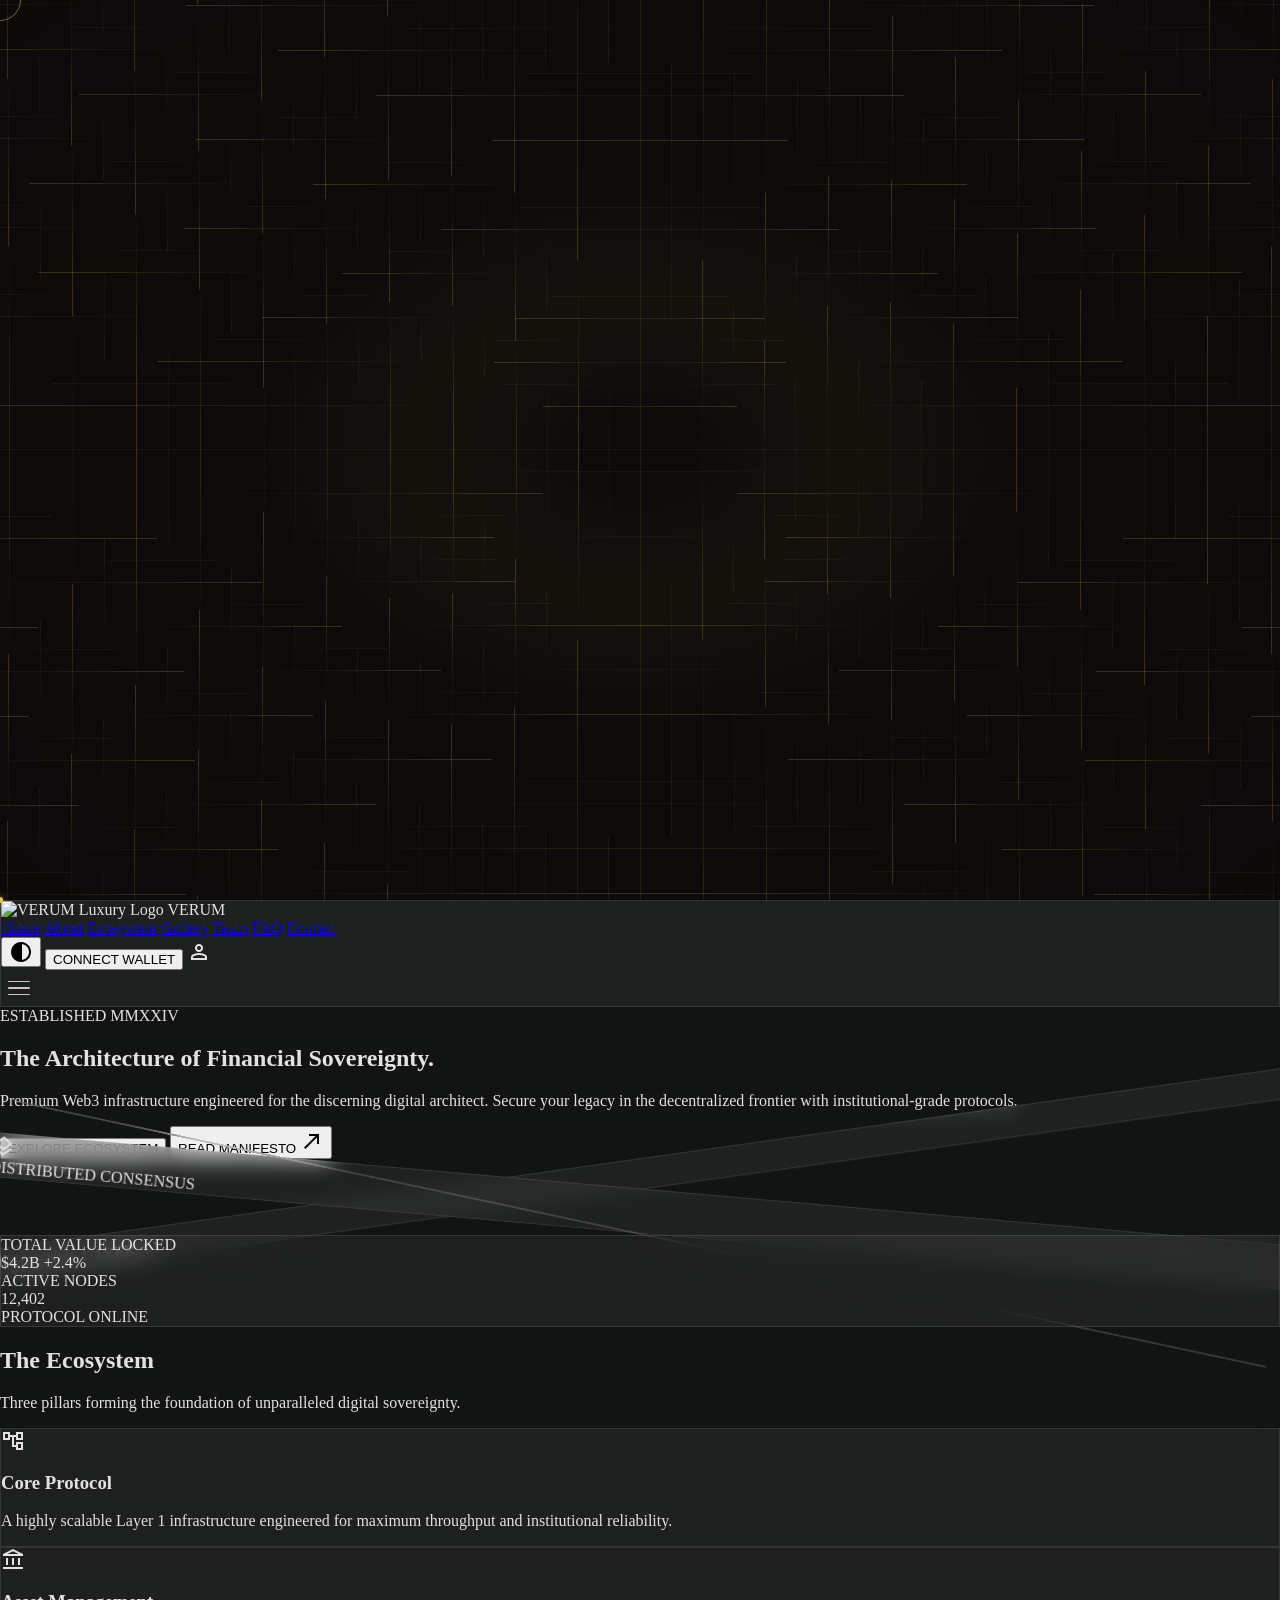
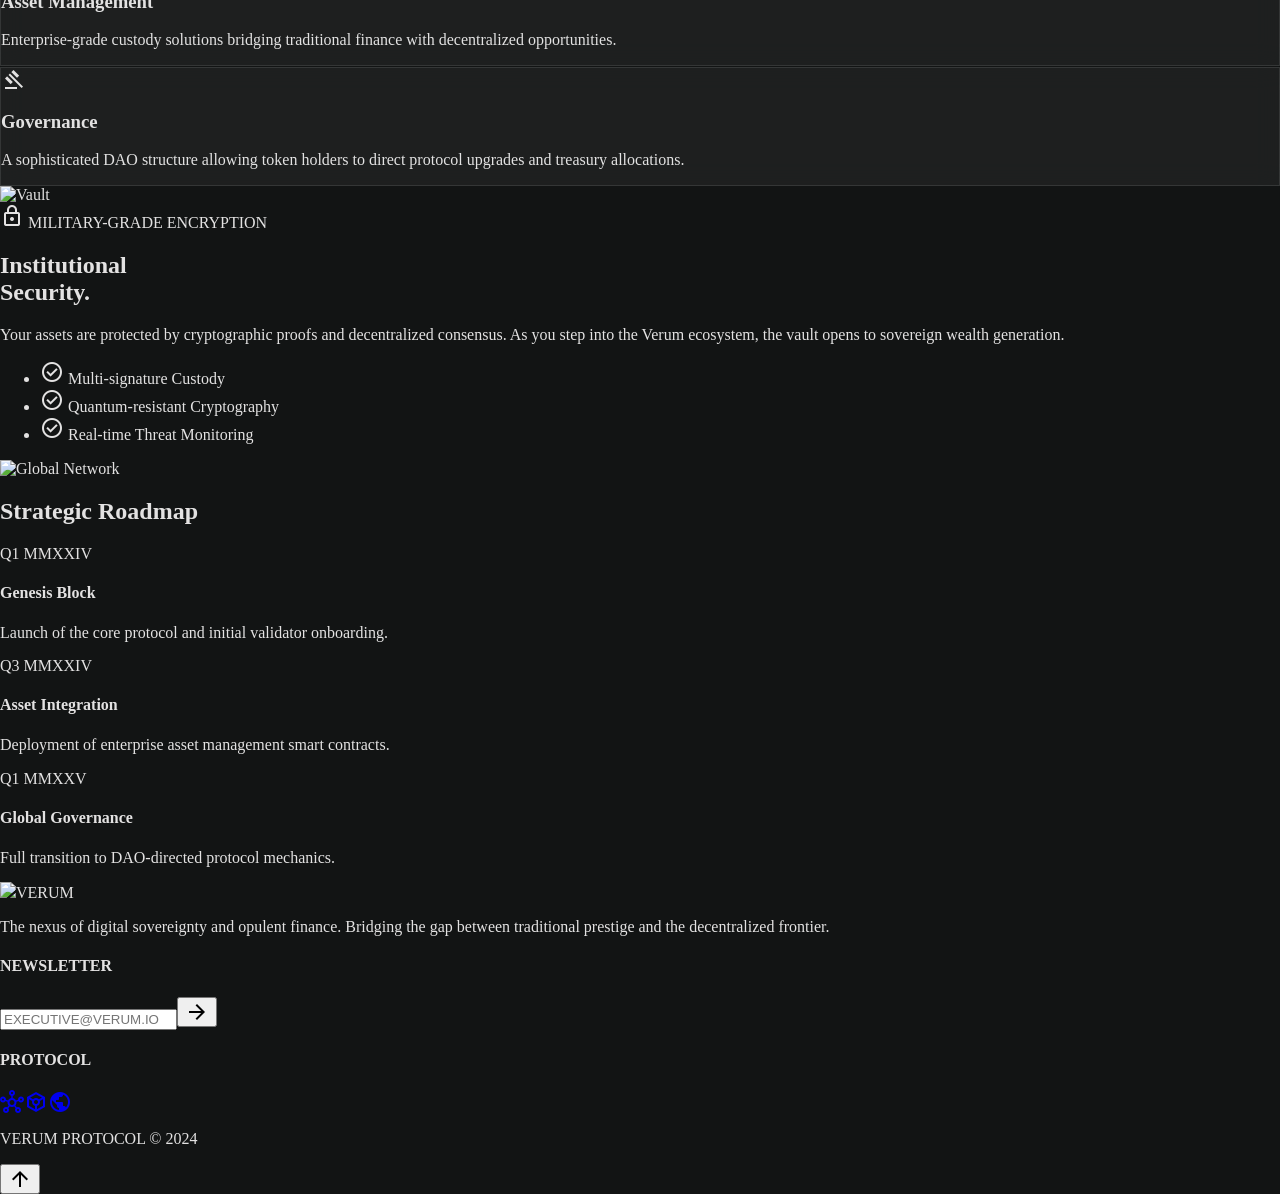
==== commit 25fb4faf: "fix: add inline toggleMobileNav function to all pages before mobile-nav.js loads" ====
--- a/index.html
+++ b/index.html
@@ -606,6 +606,14 @@
         });
     }
 </script>
+<!-- Global function for mobile nav toggle (defined before module loads) -->
+<script>
+    function toggleMobileNav() {
+        if (window.mobileNav) {
+            window.mobileNav.toggle();
+        }
+    }
+</script>
 <script src="js/modules/cursor.js"></script>
 <script src="js/modules/theme.js"></script>
 <script src="js/modules/mobile-nav.js"></script>
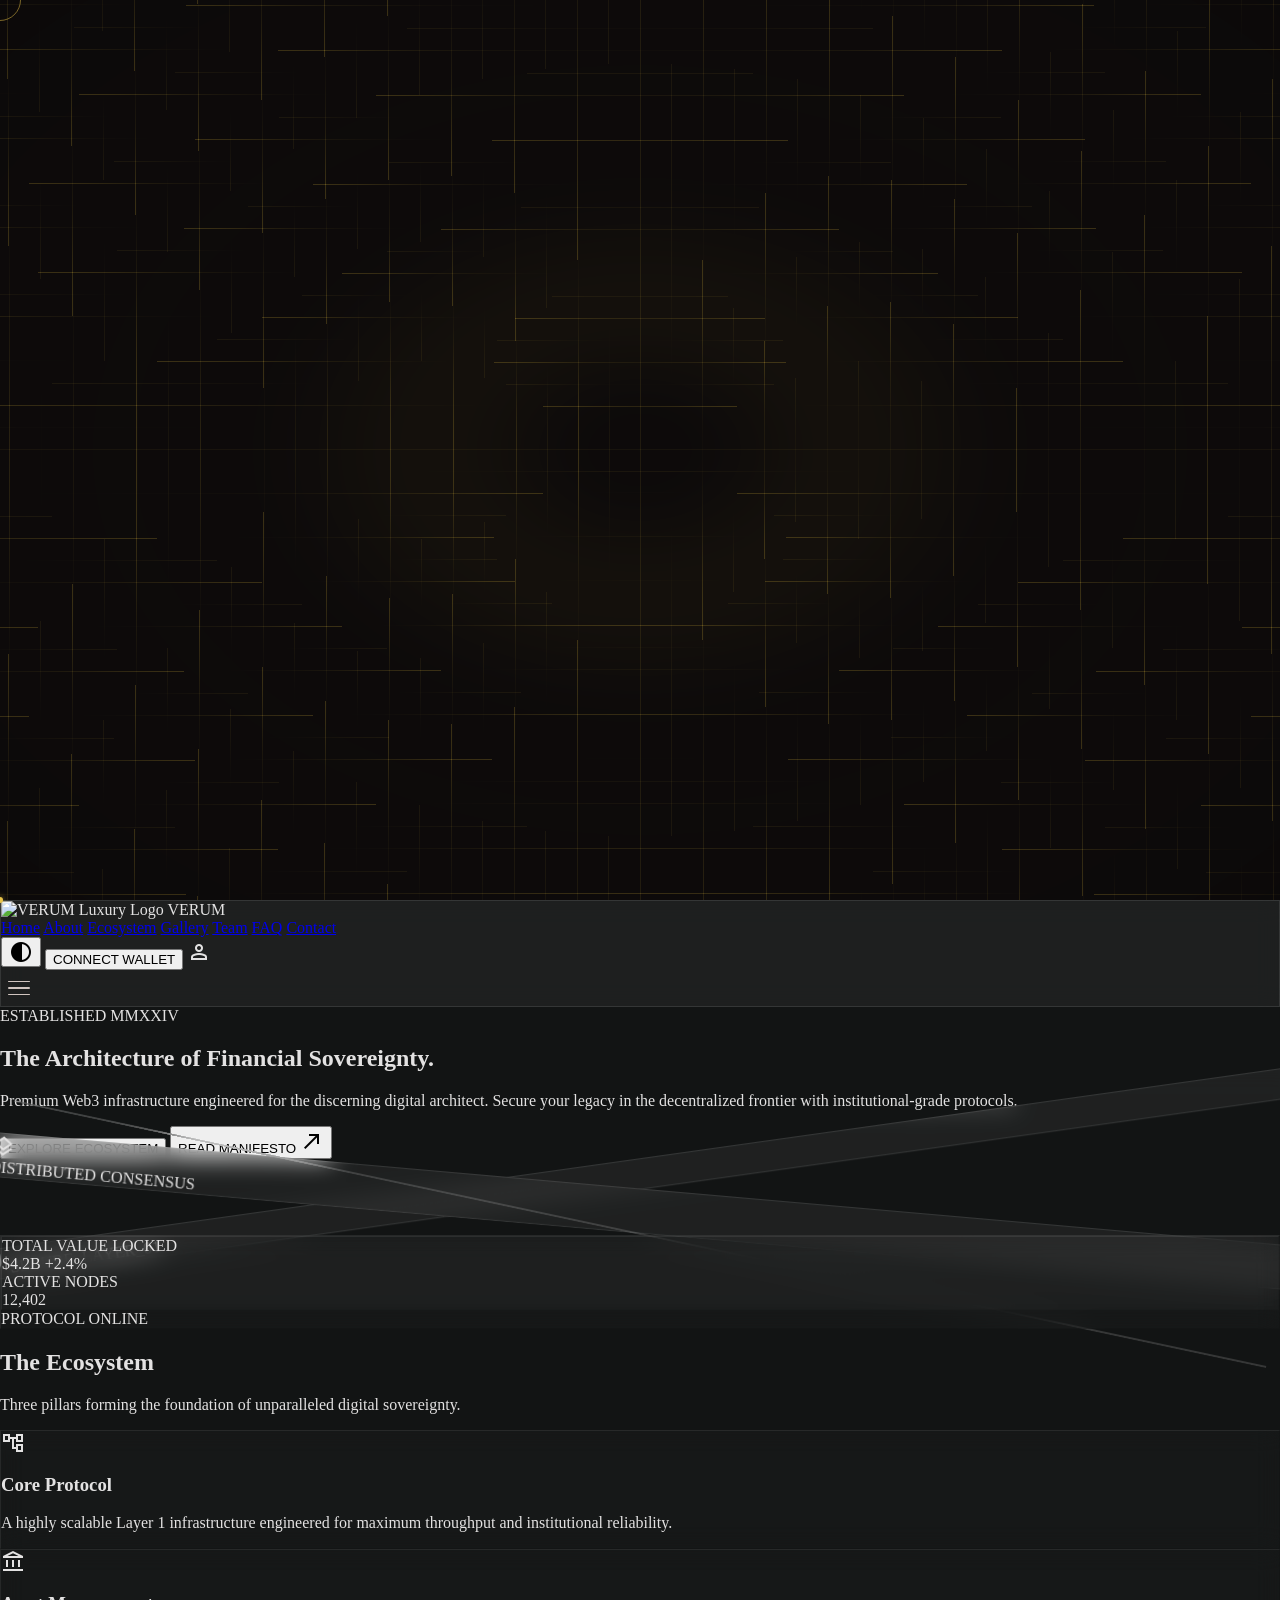
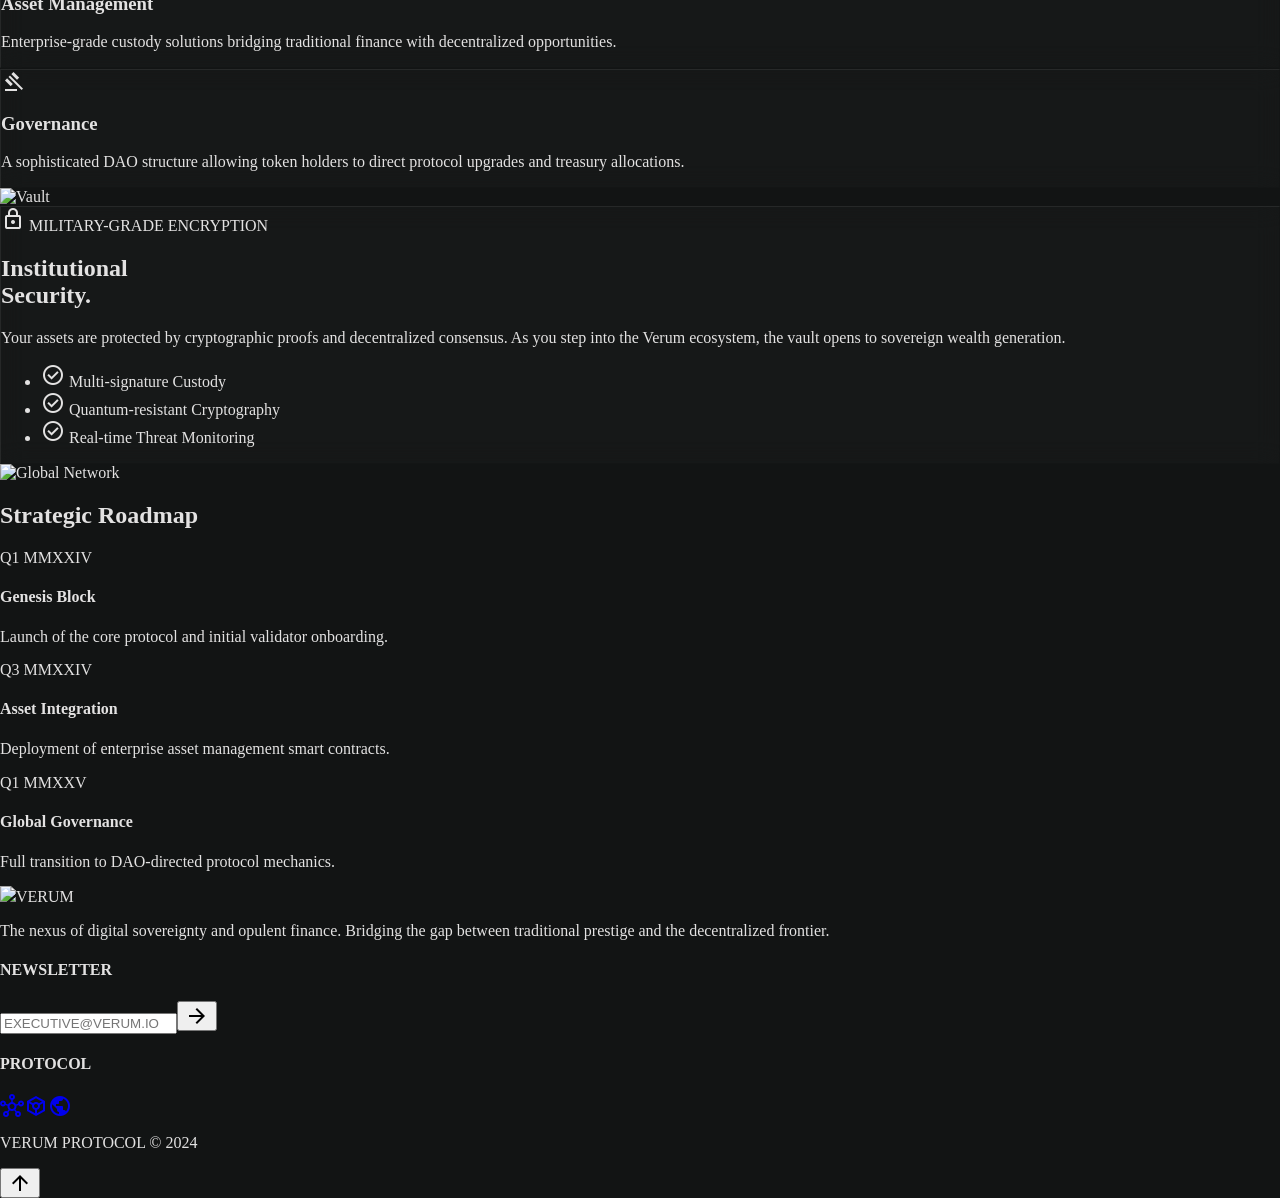
==== commit fc3ad47c: "feat: add mobile hamburger menu + shared.css link + modular js to root index.html" ====
--- a/index.html
+++ b/index.html
@@ -302,8 +302,8 @@
 </div>
 <!-- Bottom Stats Bar -->
 <div class="absolute bottom-8 lg:bottom-12 left-4 sm:left-8 lg:left-margin-desktop z-20 right-4 sm:right-auto flip-in delay-200">
-<div class="hard-3d glass-card p-1 rounded-full flex flex-col sm:flex-row items-center gap-1 shadow-2xl border border-white/5">
-<div class="bg-surface-container-high px-6 sm:px-8 py-3 sm:py-4 rounded-full flex flex-row items-center gap-4 sm:gap-8 w-full sm:w-auto justify-between">
+<div class="glass-card-luxury rounded-full flex flex-col sm:flex-row items-center gap-1 shadow-2xl">
+<div class="glass-card-luxury px-6 sm:px-8 py-3 sm:py-4 rounded-full flex flex-row items-center gap-4 sm:gap-8 w-full sm:w-auto justify-between">
 <div class="flex flex-col">
 <span class="text-label-caps text-on-surface-variant opacity-50 scale-75 origin-left whitespace-nowrap">TOTAL VALUE LOCKED</span>
 <div class="flex items-baseline gap-2">
@@ -341,17 +341,17 @@
 <p class="font-body-md text-on-surface-variant max-w-2xl mx-auto">Three pillars forming the foundation of unparalleled digital sovereignty.</p>
 </div>
 <div class="grid grid-cols-1 md:grid-cols-3 gap-8">
-<div class="glass-card rounded-2xl p-8 interactive-target flip-in delay-100 hover:border-secondary/50 transition-colors">
+<div class="glass-card-luxury rounded-2xl p-8 interactive-target flip-in delay-100 hover:border-secondary/50 transition-all">
 <span class="material-symbols-outlined text-secondary text-4xl mb-6">account_tree</span>
 <h3 class="font-headline-sm text-on-surface mb-3">Core Protocol</h3>
 <p class="font-body-md text-on-surface-variant text-sm">A highly scalable Layer 1 infrastructure engineered for maximum throughput and institutional reliability.</p>
 </div>
-<div class="glass-card rounded-2xl p-8 interactive-target flip-in delay-200 hover:border-secondary/50 transition-colors">
+<div class="glass-card-luxury rounded-2xl p-8 interactive-target flip-in delay-200 hover:border-secondary/50 transition-all">
 <span class="material-symbols-outlined text-secondary text-4xl mb-6">account_balance</span>
 <h3 class="font-headline-sm text-on-surface mb-3">Asset Management</h3>
 <p class="font-body-md text-on-surface-variant text-sm">Enterprise-grade custody solutions bridging traditional finance with decentralized opportunities.</p>
 </div>
-<div class="glass-card rounded-2xl p-8 interactive-target flip-in delay-300 hover:border-secondary/50 transition-colors">
+<div class="glass-card-luxury rounded-2xl p-8 interactive-target flip-in delay-300 hover:border-secondary/50 transition-all">
 <span class="material-symbols-outlined text-secondary text-4xl mb-6">gavel</span>
 <h3 class="font-headline-sm text-on-surface mb-3">Governance</h3>
 <p class="font-body-md text-on-surface-variant text-sm">A sophisticated DAO structure allowing token holders to direct protocol upgrades and treasury allocations.</p>
@@ -365,7 +365,7 @@
 <div class="absolute inset-0 bg-gradient-to-r from-background via-background/80 to-transparent"></div>
 </div>
 <div class="w-full px-4 sm:px-8 lg:px-margin-desktop max-w-7xl mx-auto relative z-10 grid grid-cols-1 md:grid-cols-2 gap-12 items-center">
-<div class="space-y-8 flip-in delay-100">
+<div class="glass-card-luxury space-y-8 flip-in delay-100 p-6 rounded-2xl">
 <div class="inline-flex items-center gap-3 px-4 py-2 rounded-full border border-secondary/30 bg-secondary/10">
 <span class="material-symbols-outlined text-secondary transition-all duration-1000" id="scroll-lock">lock</span>
 <span class="font-data-mono text-label-caps text-secondary">MILITARY-GRADE ENCRYPTION</span>
--- a/styles/shared.css
+++ b/styles/shared.css
@@ -153,7 +153,7 @@
 }
 .nav-link.active::after { width: 100%; }
 
-/* Hamburger button */
+/* Hamburger button - geometric morph */
 .hamburger-btn {
     display: flex;
     flex-direction: column;
@@ -166,7 +166,14 @@
     background: transparent;
     border: none;
     padding: 0;
-}
+    transition: transform 0.3s ease;
+    position: relative;
+}
+
+.hamburger-btn:hover {
+    transform: scale(1.1);
+}
+
 .hamburger-btn span {
     display: block;
     width: 22px;
@@ -174,14 +181,31 @@
     background: var(--on-surface-var);
     border-radius: 2px;
     transition: transform 0.35s cubic-bezier(0.22,1,0.36,1),
-                opacity 0.25s ease,
-                background 0.25s;
-}
-.hamburger-btn.open span:nth-child(1) { transform: translateY(6.5px) rotate(45deg); background: var(--gold); }
-.hamburger-btn.open span:nth-child(2) { opacity: 0; }
-.hamburger-btn.open span:nth-child(3) { transform: translateY(-6.5px) rotate(-45deg); background: var(--gold); }
-
-/* Mobile drawer */
+                opacity 0.3s ease,
+                background 0.3s ease,
+                width 0.35s cubic-bezier(0.22,1,0.36,1);
+    transform-origin: center;
+}
+
+/* Hamburger open state - smooth X morph */
+.hamburger-btn.open span:nth-child(1) {
+    transform: translateY(6.5px) rotate(45deg) scaleX(1);
+    background: var(--gold);
+    width: 22px;
+}
+
+.hamburger-btn.open span:nth-child(2) {
+    opacity: 0;
+    transform: scaleX(0);
+}
+
+.hamburger-btn.open span:nth-child(3) {
+    transform: translateY(-6.5px) rotate(-45deg) scaleX(1);
+    background: var(--gold);
+    width: 22px;
+}
+
+/* Mobile drawer - matte glassmorphic container */
 .mobile-nav-drawer {
     position: fixed;
     top: 0;
@@ -189,9 +213,10 @@
     right: 0;
     bottom: 0;
     z-index: 40;
-    background: rgba(12,13,13,0.97);
-    backdrop-filter: blur(24px);
-    -webkit-backdrop-filter: blur(24px);
+    background: rgba(12, 12, 15, 0.85);
+    backdrop-filter: blur(16px);
+    -webkit-backdrop-filter: blur(16px);
+    border-left: 1px solid rgba(255, 255, 255, 0.08);
     display: flex;
     flex-direction: column;
     justify-content: center;
@@ -200,11 +225,24 @@
     transform: translateX(100%);
     transition: transform 0.45s cubic-bezier(0.22,1,0.36,1);
     padding: 2rem;
+    overflow-y: auto;
 }
 html.light .mobile-nav-drawer {
-    background: rgba(240,238,234,0.97);
+    background: rgba(248, 246, 242, 0.85);
+    border-left: 1px solid rgba(0, 0, 0, 0.08);
 }
 .mobile-nav-drawer.open { transform: translateX(0); }
+
+/* Mobile nav link container with staggered animations */
+.mobile-nav-drawer nav {
+    display: flex;
+    flex-direction: column;
+    gap: 1.5rem;
+    text-align: center;
+    width: 100%;
+}
+
+/* Mobile nav links with staggered entrance animation */
 .mobile-nav-drawer a {
     font-size: 2rem;
     font-weight: 700;
@@ -212,11 +250,135 @@
     text-transform: uppercase;
     color: var(--on-surface-var);
     text-decoration: none;
-    transition: color 0.2s, transform 0.2s;
+    transition: color 0.3s ease, transform 0.3s ease;
     font-family: 'Playfair Display', serif;
-}
-.mobile-nav-drawer a:hover,
-.mobile-nav-drawer a.active { color: var(--gold); transform: translateX(8px); }
+    opacity: 0;
+    transform: translateY(20px);
+}
+
+/* Animate links when drawer is open */
+.mobile-nav-drawer.open a {
+    animation: linkFadeSlideIn 0.6s ease-out forwards;
+}
+
+/* Stagger animation for each link */
+.mobile-nav-drawer.open nav a:nth-child(1) { animation-delay: 0.1s; }
+.mobile-nav-drawer.open nav a:nth-child(2) { animation-delay: 0.15s; }
+.mobile-nav-drawer.open nav a:nth-child(3) { animation-delay: 0.2s; }
+.mobile-nav-drawer.open nav a:nth-child(4) { animation-delay: 0.25s; }
+.mobile-nav-drawer.open nav a:nth-child(5) { animation-delay: 0.3s; }
+.mobile-nav-drawer.open nav a:nth-child(6) { animation-delay: 0.35s; }
+.mobile-nav-drawer.open nav a:nth-child(7) { animation-delay: 0.4s; }
+
+/* Luxurious hover state for mobile nav links */
+.mobile-nav-drawer a:hover {
+    color: var(--gold);
+    transform: translateX(8px);
+    text-shadow: 0 0 16px rgba(233, 195, 73, 0.4);
+}
+
+.mobile-nav-drawer a.active { 
+    color: var(--gold);
+    font-weight: 700;
+}
+
+/* Keyframe animation for staggered link entrance */
+@keyframes linkFadeSlideIn {
+    from {
+        opacity: 0;
+        transform: translateY(20px);
+    }
+    to {
+        opacity: 1;
+        transform: translateY(0);
+    }
+}
+
+/* Close button in mobile drawer */
+.mobile-nav-drawer button {
+    position: absolute;
+    top: 1.5rem;
+    right: 1.5rem;
+    background: transparent;
+    border: none;
+    color: var(--on-surface-var);
+    cursor: pointer;
+    padding: 0.5rem;
+    display: flex;
+    align-items: center;
+    justify-content: center;
+    transition: color 0.3s ease, transform 0.3s ease;
+    opacity: 0;
+    transform: scale(0.8);
+    z-index: 50;
+}
+
+.mobile-nav-drawer.open button {
+    animation: linkFadeSlideIn 0.6s ease-out forwards;
+    animation-delay: 0.05s;
+}
+
+.mobile-nav-drawer button:hover {
+    color: var(--gold);
+    transform: scale(1.1) rotate(90deg);
+}
+
+.mobile-nav-drawer button span {
+    font-size: 1.75rem;
+    display: block;
+}
+
+/* --------------------------------------------------------------------------
+   5. LUXURY GLASS CARD (REFINED)
+   -------------------------------------------------------------------------- */
+.glass-card {
+    backdrop-filter: blur(16px);
+    -webkit-backdrop-filter: blur(16px);
+    background: rgba(255, 255, 255, 0.05);
+    border: 1px solid rgba(255, 255, 255, 0.1);
+    transition: background 0.35s, border-color 0.35s;
+}
+html.light .glass-card {
+    background: rgba(255, 255, 255, 0.6);
+    border-color: rgba(0, 0, 0, 0.08);
+}
+
+/* Refined matte-glass finish for premium elements */
+.glass-card-luxury {
+    background: rgba(255, 255, 255, 0.02);
+    backdrop-filter: blur(12px);
+    -webkit-backdrop-filter: blur(12px);
+    border-top: 1px solid rgba(255, 255, 255, 0.07);
+    border-left: 1px solid rgba(255, 255, 255, 0.07);
+    border-right: 1px solid rgba(0, 0, 0, 0.05);
+    border-bottom: 1px solid rgba(0, 0, 0, 0.05);
+    transition: all 0.4s cubic-bezier(0.16, 1, 0.3, 1);
+}
+
+html.light .glass-card-luxury {
+    background: rgba(255, 255, 255, 0.03);
+    border-top: 1px solid rgba(0, 0, 0, 0.07);
+    border-left: 1px solid rgba(0, 0, 0, 0.07);
+    border-right: 1px solid rgba(255, 255, 255, 0.05);
+    border-bottom: 1px solid rgba(255, 255, 255, 0.05);
+}
+
+/* Hover state for luxury glass cards */
+.glass-card-luxury:hover {
+    background: rgba(255, 255, 255, 0.04);
+    transform: translateY(-2px);
+    box-shadow: 0 12px 48px rgba(233, 195, 73, 0.15);
+}
+
+html.light .glass-card-luxury:hover {
+    background: rgba(255, 255, 255, 0.06);
+    box-shadow: 0 12px 48px rgba(184, 146, 12, 0.12);
+}
+
+html.light .glass-card-luxury:hover {
+    background: rgba(255, 255, 255, 0.06);
+    box-shadow: 0 12px 48px rgba(184, 146, 12, 0.12);
+}
 
 /* --------------------------------------------------------------------------
    5. GLASS CARD
